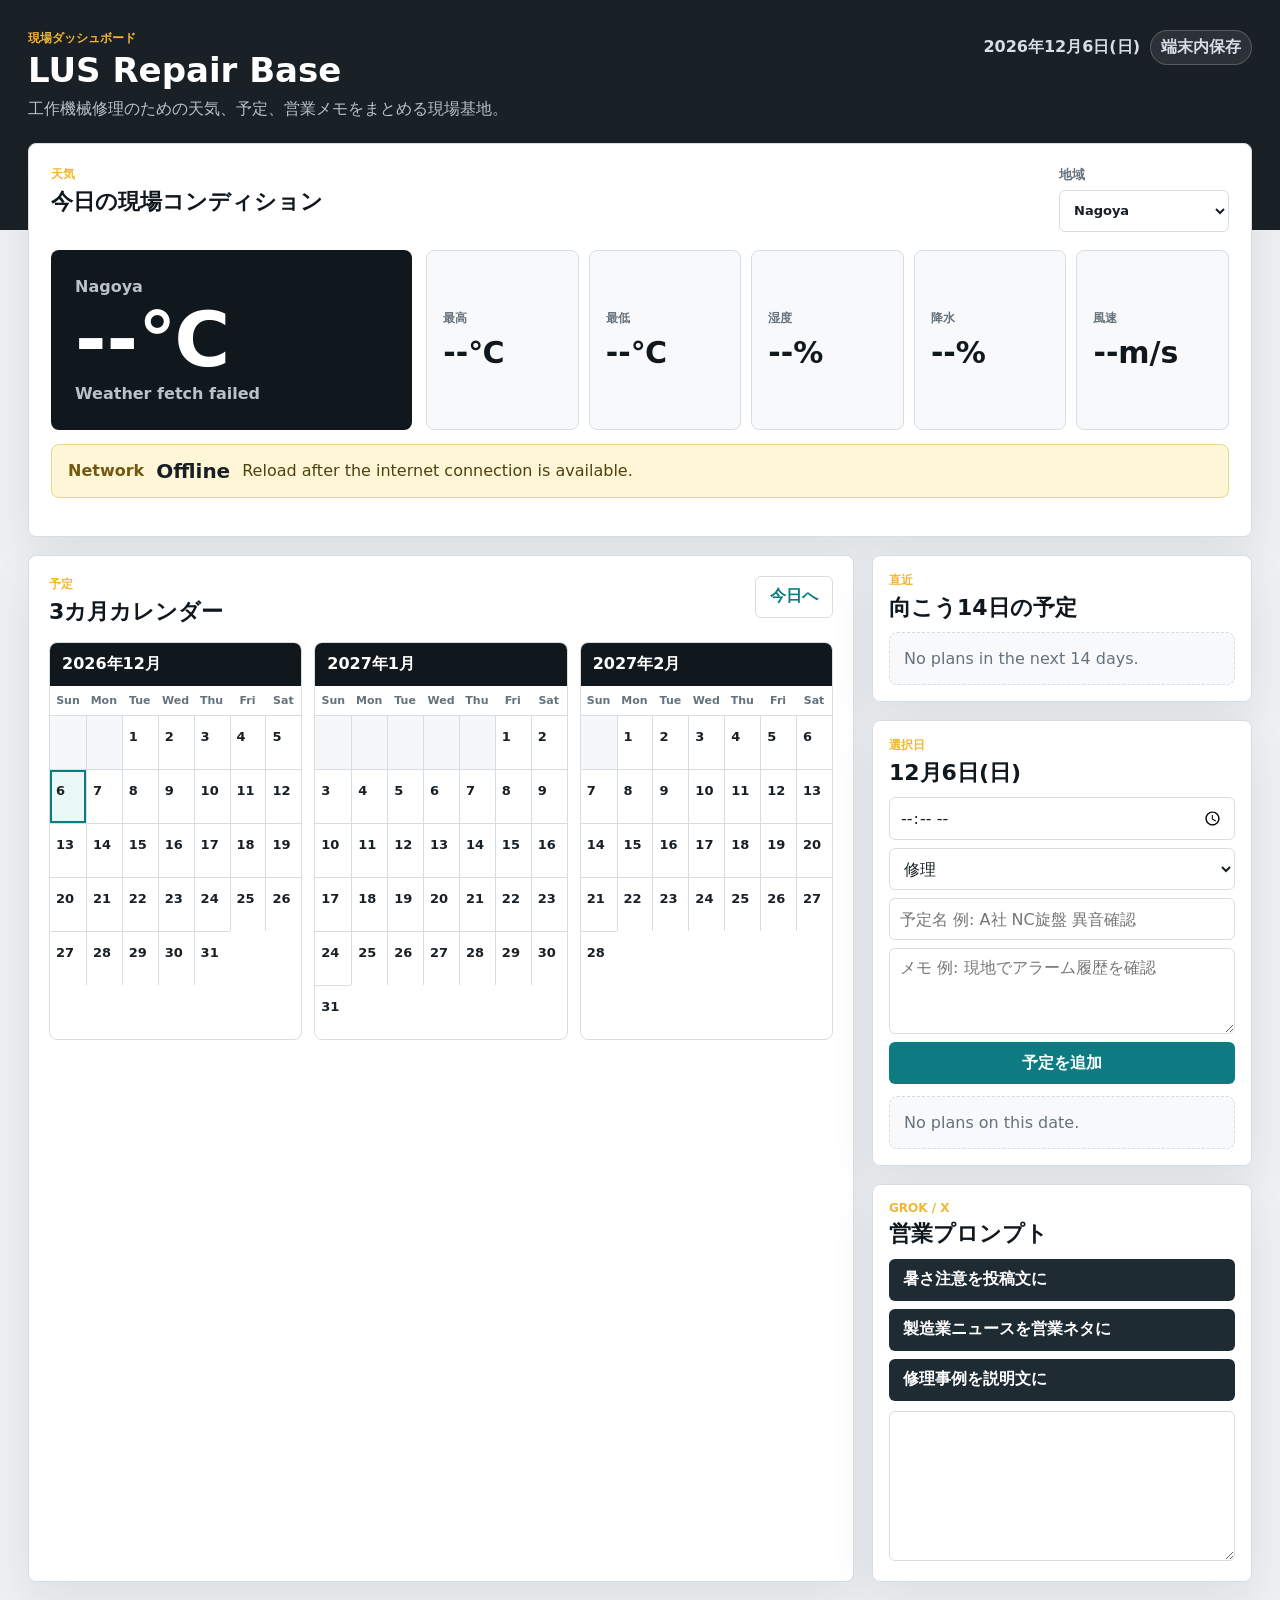
==== index.html @ 51b6c946 "Localize dashboard UI to Japanese" ====
<!doctype html>
<html lang="ja">
  <head>
    <meta charset="utf-8">
    <meta name="viewport" content="width=device-width, initial-scale=1">
    <title>LUS Repair Base</title>
    <link rel="stylesheet" href="style.css">
  </head>
  <body>
    <header class="app-header">
      <div>
        <p class="eyebrow">現場ダッシュボード</p>
        <h1>LUS Repair Base</h1>
        <p class="header-copy">工作機械修理のための天気、予定、営業メモをまとめる現場基地。</p>
      </div>
      <div class="header-meta">
        <span id="todayLabel"></span>
        <span class="status-pill">端末内保存</span>
      </div>
    </header>

    <main class="layout">
      <section class="weather-panel" aria-labelledby="weatherTitle">
        <div class="section-head">
          <div>
            <p class="eyebrow">天気</p>
            <h2 id="weatherTitle">今日の現場コンディション</h2>
          </div>
          <label class="select-label">
            地域
            <select id="locationSelect"></select>
          </label>
        </div>

        <div class="weather-grid">
          <div class="temperature-block">
            <span class="location-name" id="locationName">読み込み中</span>
            <strong id="currentTemp">--℃</strong>
            <span id="weatherSummary">天気を取得しています</span>
          </div>
          <div class="metric-row" aria-label="気象データ">
            <div>
              <span>最高</span>
              <strong id="maxTemp">--℃</strong>
            </div>
            <div>
              <span>最低</span>
              <strong id="minTemp">--℃</strong>
            </div>
            <div>
              <span>湿度</span>
              <strong id="humidity">--%</strong>
            </div>
            <div>
              <span>降水</span>
              <strong id="rainChance">--%</strong>
            </div>
            <div>
              <span>風速</span>
              <strong id="windSpeed">--m/s</strong>
            </div>
          </div>
        </div>

        <div class="alert-band" id="heatAlert">
          <span>暑さ注意</span>
          <strong>判定中</strong>
          <p>気温と湿度から現場向けの注意コメントを出します。</p>
        </div>

        <div class="forecast-strip" id="forecastStrip" aria-label="数日予報"></div>
      </section>

      <section class="calendar-panel" aria-labelledby="calendarTitle">
        <div class="section-head">
          <div>
            <p class="eyebrow">予定</p>
            <h2 id="calendarTitle">3カ月カレンダー</h2>
          </div>
          <button class="ghost-button" id="goTodayButton" type="button">今日へ</button>
        </div>
        <div class="months" id="months"></div>
      </section>

      <aside class="side-panel" aria-label="予定と営業メモ">
        <section class="agenda-block">
          <div class="section-head compact">
            <div>
              <p class="eyebrow">直近</p>
              <h2>向こう14日の予定</h2>
            </div>
          </div>
          <div class="agenda-list" id="agendaList"></div>
        </section>

        <section class="day-editor">
          <div class="section-head compact">
            <div>
              <p class="eyebrow">選択日</p>
              <h2 id="selectedDateTitle">日付を選択</h2>
            </div>
          </div>
          <form id="eventForm" class="event-form">
            <input id="eventTime" type="time" aria-label="時間">
            <select id="eventType" aria-label="種別">
              <option value="repair">修理</option>
              <option value="inspection">点検</option>
              <option value="estimate">見積</option>
              <option value="contact">連絡</option>
              <option value="move">移動</option>
            </select>
            <input id="eventTitle" type="text" placeholder="予定名 例: A社 NC旋盤 異音確認" required>
            <textarea id="eventMemo" placeholder="メモ 例: 現地でアラーム履歴を確認"></textarea>
            <button type="submit">予定を追加</button>
          </form>
          <div class="selected-events" id="selectedEvents"></div>
        </section>

        <section class="prompt-block">
          <div class="section-head compact">
            <div>
              <p class="eyebrow">Grok / X</p>
              <h2>営業プロンプト</h2>
            </div>
          </div>
          <div class="prompt-buttons">
            <button type="button" data-prompt="weather">暑さ注意を投稿文に</button>
            <button type="button" data-prompt="news">製造業ニュースを営業ネタに</button>
            <button type="button" data-prompt="case">修理事例を説明文に</button>
          </div>
          <textarea id="promptOutput" readonly></textarea>
        </section>
      </aside>
    </main>

    <script src="app.js"></script>
  </body>
</html>
---- style.css ----
:root {
  color-scheme: light;
  --bg: #eef1f3;
  --ink: #182025;
  --muted: #66727c;
  --panel: #ffffff;
  --panel-2: #f7f9fa;
  --line: #d7dee3;
  --strong: #11181d;
  --accent: #0c7c82;
  --accent-2: #f2b632;
  --danger: #c84232;
  --repair: #d9513e;
  --inspection: #2e76b6;
  --estimate: #c9971b;
  --contact: #27865b;
  --move: #7c8790;
  font-family: "Yu Gothic", "Meiryo", system-ui, sans-serif;
}

* {
  box-sizing: border-box;
}

html {
  background: var(--bg);
}

body {
  margin: 0;
  min-height: 100vh;
  background:
    linear-gradient(180deg, rgba(17, 24, 29, 0.96) 0, rgba(17, 24, 29, 0.96) 230px, transparent 230px),
    var(--bg);
  color: var(--ink);
}

button,
input,
select,
textarea {
  font: inherit;
}

button {
  border: 0;
  border-radius: 6px;
  background: var(--accent);
  color: #fff;
  cursor: pointer;
  min-height: 42px;
  padding: 0 14px;
  font-weight: 800;
}

button:hover {
  filter: brightness(0.94);
}

.app-header {
  display: flex;
  align-items: flex-start;
  justify-content: space-between;
  gap: 24px;
  max-width: 1420px;
  margin: 0 auto;
  padding: 30px 28px 22px;
  color: #fff;
}

.app-header h1 {
  margin: 0;
  font-size: 34px;
  line-height: 1.05;
  letter-spacing: 0;
}

.header-copy {
  margin: 8px 0 0;
  max-width: 600px;
  color: #b8c2c9;
  line-height: 1.5;
}

.eyebrow {
  margin: 0 0 6px;
  color: var(--accent-2);
  font-size: 12px;
  font-weight: 900;
  letter-spacing: 0;
  text-transform: uppercase;
}

.header-meta {
  display: flex;
  align-items: center;
  gap: 10px;
  color: #d6dee3;
  font-weight: 800;
  white-space: nowrap;
}

.status-pill {
  border: 1px solid rgba(255, 255, 255, 0.2);
  border-radius: 999px;
  padding: 6px 10px;
  background: rgba(255, 255, 255, 0.08);
}

.layout {
  display: grid;
  grid-template-columns: minmax(0, 1fr) 380px;
  gap: 18px;
  max-width: 1420px;
  margin: 0 auto;
  padding: 0 28px 34px;
}

.weather-panel,
.calendar-panel,
.side-panel section {
  border: 1px solid var(--line);
  border-radius: 8px;
  background: var(--panel);
  box-shadow: 0 18px 45px rgba(15, 28, 36, 0.08);
}

.weather-panel {
  grid-column: 1 / -1;
  padding: 22px;
}

.calendar-panel {
  padding: 20px;
}

.section-head {
  display: flex;
  align-items: flex-start;
  justify-content: space-between;
  gap: 16px;
  margin-bottom: 18px;
}

.section-head h2 {
  margin: 0;
  color: var(--strong);
  font-size: 22px;
  line-height: 1.15;
  letter-spacing: 0;
}

.section-head.compact {
  margin-bottom: 12px;
}

.select-label {
  display: grid;
  gap: 6px;
  min-width: 170px;
  color: var(--muted);
  font-size: 13px;
  font-weight: 900;
}

select,
input,
textarea {
  width: 100%;
  border: 1px solid var(--line);
  border-radius: 6px;
  background: #fff;
  color: var(--ink);
  min-height: 42px;
  padding: 9px 10px;
}

textarea {
  min-height: 86px;
  resize: vertical;
}

.weather-grid {
  display: grid;
  grid-template-columns: minmax(280px, 0.45fr) 1fr;
  gap: 14px;
  align-items: stretch;
}

.temperature-block {
  display: grid;
  align-content: center;
  gap: 8px;
  border-radius: 8px;
  background: #11181d;
  color: #fff;
  padding: 24px;
  min-height: 180px;
}

.temperature-block strong {
  font-size: 76px;
  line-height: 0.95;
  letter-spacing: 0;
}

.location-name,
.temperature-block span:last-child {
  color: #b8c2c9;
  font-weight: 900;
}

.metric-row {
  display: grid;
  grid-template-columns: repeat(5, minmax(100px, 1fr));
  gap: 10px;
}

.metric-row div {
  display: grid;
  align-content: center;
  gap: 8px;
  border: 1px solid var(--line);
  border-radius: 8px;
  background: var(--panel-2);
  padding: 16px;
  min-height: 180px;
}

.metric-row span {
  color: var(--muted);
  font-size: 12px;
  font-weight: 900;
  text-transform: uppercase;
}

.metric-row strong {
  font-size: 30px;
  color: var(--strong);
}

.alert-band {
  display: grid;
  grid-template-columns: auto auto minmax(0, 1fr);
  align-items: center;
  gap: 12px;
  margin-top: 14px;
  border-radius: 8px;
  background: #fff6d8;
  border: 1px solid #ead48d;
  padding: 14px 16px;
}

.alert-band span {
  color: #72590d;
  font-weight: 900;
}

.alert-band strong {
  font-size: 20px;
}

.alert-band p {
  margin: 0;
  color: #4c420f;
  line-height: 1.5;
}

.alert-band.danger {
  background: #f8e3df;
  border-color: #e4b2aa;
  color: #4a1712;
}

.alert-band.warning {
  background: #fff6d8;
}

.forecast-strip {
  display: grid;
  grid-template-columns: repeat(7, minmax(120px, 1fr));
  gap: 10px;
  margin-top: 14px;
  overflow-x: auto;
  padding-bottom: 2px;
}

.forecast-day {
  border: 1px solid var(--line);
  border-radius: 8px;
  background: #fff;
  padding: 12px;
  min-height: 96px;
}

.forecast-day span {
  display: block;
  color: var(--muted);
  font-size: 12px;
  font-weight: 900;
}

.forecast-day strong {
  display: block;
  margin: 8px 0 6px;
  font-size: 22px;
  color: var(--strong);
}

.ghost-button {
  border: 1px solid var(--line);
  background: #fff;
  color: var(--accent);
}

.months {
  display: grid;
  grid-template-columns: repeat(3, minmax(250px, 1fr));
  gap: 12px;
  overflow-x: auto;
  padding-bottom: 4px;
}

.month {
  border: 1px solid var(--line);
  border-radius: 8px;
  overflow: hidden;
  min-width: 250px;
  background: #fff;
}

.month-title {
  background: #11181d;
  color: #fff;
  padding: 11px 12px;
  font-weight: 900;
}

.weekdays,
.days {
  display: grid;
  grid-template-columns: repeat(7, minmax(0, 1fr));
}

.weekdays span {
  padding: 8px 4px;
  color: var(--muted);
  font-size: 11px;
  font-weight: 900;
  text-align: center;
}

.day {
  position: relative;
  border: 0;
  border-top: 1px solid var(--line);
  border-left: 1px solid var(--line);
  border-radius: 0;
  background: #fff;
  color: var(--ink);
  min-height: 54px;
  padding: 7px 6px 18px;
  text-align: left;
  font-size: 13px;
}

.day:nth-child(7n + 1) {
  border-left: 0;
}

.day:hover,
.day.selected {
  background: #eaf7f7;
}

.day.blank {
  background: #f5f7f8;
  cursor: default;
}

.day.today {
  box-shadow: inset 0 0 0 2px var(--accent);
  font-weight: 900;
}

.event-dots {
  position: absolute;
  left: 6px;
  right: 6px;
  bottom: 6px;
  display: flex;
  gap: 3px;
}

.dot {
  width: 7px;
  height: 7px;
  border-radius: 999px;
  background: var(--move);
}

.dot.repair {
  background: var(--repair);
}

.dot.inspection {
  background: var(--inspection);
}

.dot.estimate {
  background: var(--estimate);
}

.dot.contact {
  background: var(--contact);
}

.side-panel {
  display: grid;
  gap: 18px;
  align-content: start;
}

.side-panel section {
  padding: 16px;
}

.agenda-list,
.selected-events {
  display: grid;
  gap: 8px;
}

.empty-note {
  border: 1px dashed var(--line);
  border-radius: 8px;
  background: var(--panel-2);
  color: var(--muted);
  padding: 14px;
  line-height: 1.45;
}

.event-item {
  border-left: 5px solid var(--move);
  border-radius: 6px;
  background: var(--panel-2);
  padding: 10px 11px;
}

.event-item.repair {
  border-left-color: var(--repair);
}

.event-item.inspection {
  border-left-color: var(--inspection);
}

.event-item.estimate {
  border-left-color: var(--estimate);
}

.event-item.contact {
  border-left-color: var(--contact);
}

.event-item strong {
  display: block;
  color: var(--strong);
  line-height: 1.35;
}

.event-item span,
.event-item p {
  color: var(--muted);
  font-size: 13px;
}

.event-item p {
  margin: 5px 0 0;
  line-height: 1.45;
}

.delete-event {
  margin-top: 8px;
  min-height: 32px;
  background: #e7ecef;
  color: var(--ink);
}

.event-form {
  display: grid;
  gap: 8px;
  margin-bottom: 12px;
}

.event-form button {
  width: 100%;
}

.prompt-buttons {
  display: grid;
  gap: 8px;
  margin-bottom: 10px;
}

.prompt-buttons button {
  background: #1f2b32;
  text-align: left;
}

#promptOutput {
  width: 100%;
  min-height: 150px;
}

@media (max-width: 1120px) {
  .layout {
    grid-template-columns: 1fr;
  }

  .metric-row {
    grid-template-columns: repeat(2, minmax(0, 1fr));
  }

  .metric-row div {
    min-height: 120px;
  }
}

@media (max-width: 760px) {
  body {
    background:
      linear-gradient(180deg, rgba(17, 24, 29, 0.96) 0, rgba(17, 24, 29, 0.96) 290px, transparent 290px),
      var(--bg);
  }

  .app-header,
  .section-head {
    flex-direction: column;
  }

  .header-meta {
    align-items: flex-start;
    flex-direction: column;
    white-space: normal;
  }

  .layout,
  .app-header {
    padding-left: 14px;
    padding-right: 14px;
  }

  .weather-grid,
  .metric-row {
    grid-template-columns: 1fr;
  }

  .temperature-block strong {
    font-size: 56px;
  }

  .alert-band {
    grid-template-columns: 1fr;
  }

  .forecast-strip {
    grid-template-columns: repeat(7, 132px);
  }
}
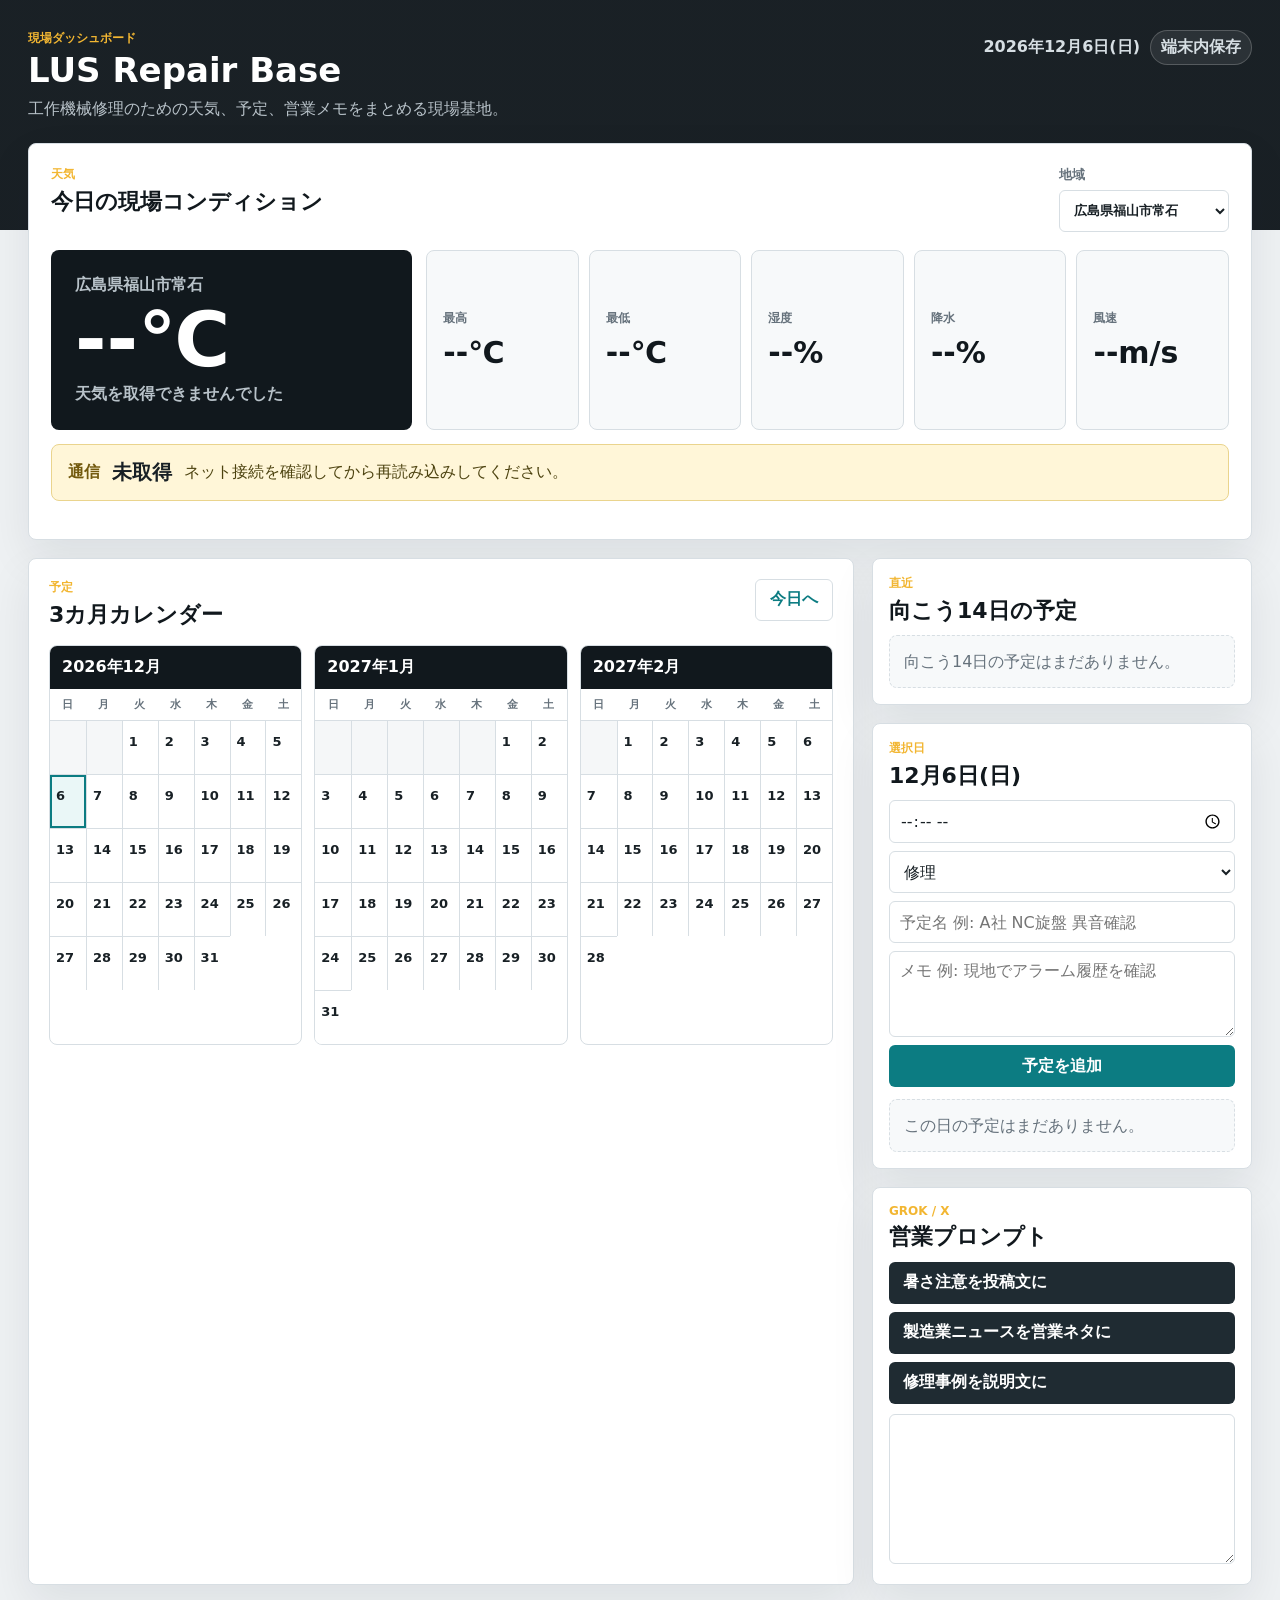
==== commit c4177883: "Bust app cache for location updates" ====
--- a/index.html
+++ b/index.html
@@ -4,7 +4,7 @@
     <meta charset="utf-8">
     <meta name="viewport" content="width=device-width, initial-scale=1">
     <title>LUS Repair Base</title>
-    <link rel="stylesheet" href="style.css">
+    <link rel="stylesheet" href="style.css?v=20260519-2">
   </head>
   <body>
     <header class="app-header">
@@ -133,6 +133,6 @@
       </aside>
     </main>
 
-    <script src="app.js"></script>
+    <script src="app.js?v=20260519-2"></script>
   </body>
 </html>
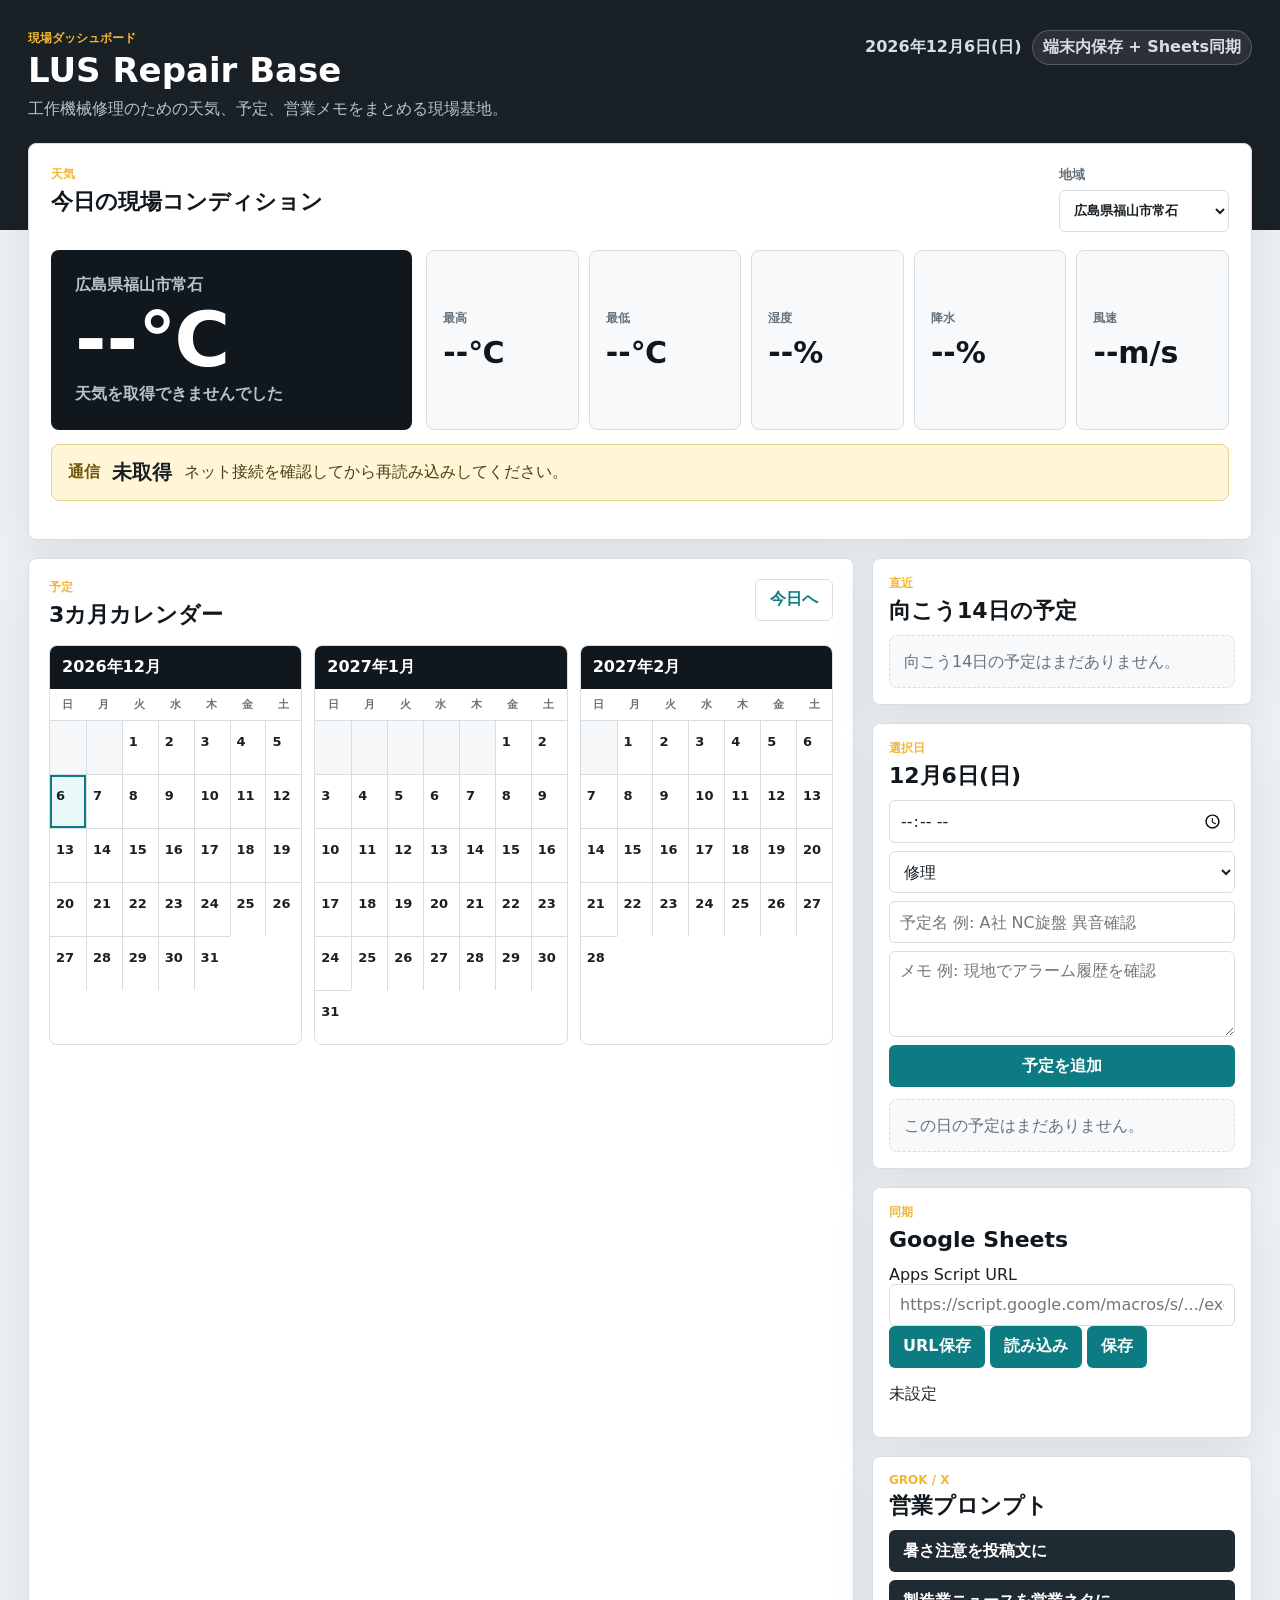
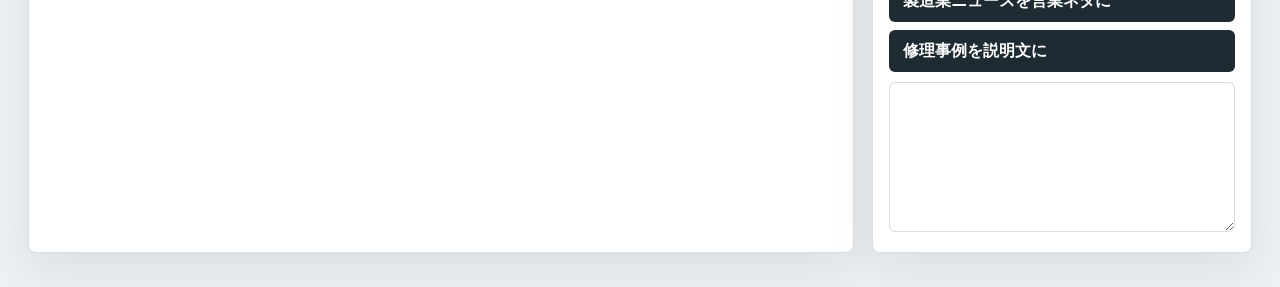
==== commit 19217957: "Add Google Sheets sync panel" ====
--- a/index.html
+++ b/index.html
@@ -4,7 +4,7 @@
     <meta charset="utf-8">
     <meta name="viewport" content="width=device-width, initial-scale=1">
     <title>LUS Repair Base</title>
-    <link rel="stylesheet" href="style.css?v=20260519-2">
+    <link rel="stylesheet" href="style.css?v=20260519-3">
   </head>
   <body>
     <header class="app-header">
@@ -15,7 +15,7 @@
       </div>
       <div class="header-meta">
         <span id="todayLabel"></span>
-        <span class="status-pill">端末内保存</span>
+        <span class="status-pill">端末内保存 + Sheets同期</span>
       </div>
     </header>
 
@@ -116,6 +116,25 @@
           <div class="selected-events" id="selectedEvents"></div>
         </section>
 
+        <section class="sync-block">
+          <div class="section-head compact">
+            <div>
+              <p class="eyebrow">同期</p>
+              <h2>Google Sheets</h2>
+            </div>
+          </div>
+          <label class="sync-label">
+            Apps Script URL
+            <input id="syncUrl" type="url" placeholder="https://script.google.com/macros/s/.../exec">
+          </label>
+          <div class="sync-actions">
+            <button type="button" id="saveSyncUrl">URL保存</button>
+            <button type="button" id="pullEvents">読み込み</button>
+            <button type="button" id="pushEvents">保存</button>
+          </div>
+          <p class="sync-status" id="syncStatus">未設定</p>
+        </section>
+
         <section class="prompt-block">
           <div class="section-head compact">
             <div>
@@ -133,6 +152,6 @@
       </aside>
     </main>
 
-    <script src="app.js?v=20260519-2"></script>
+    <script src="app.js?v=20260519-3"></script>
   </body>
 </html>
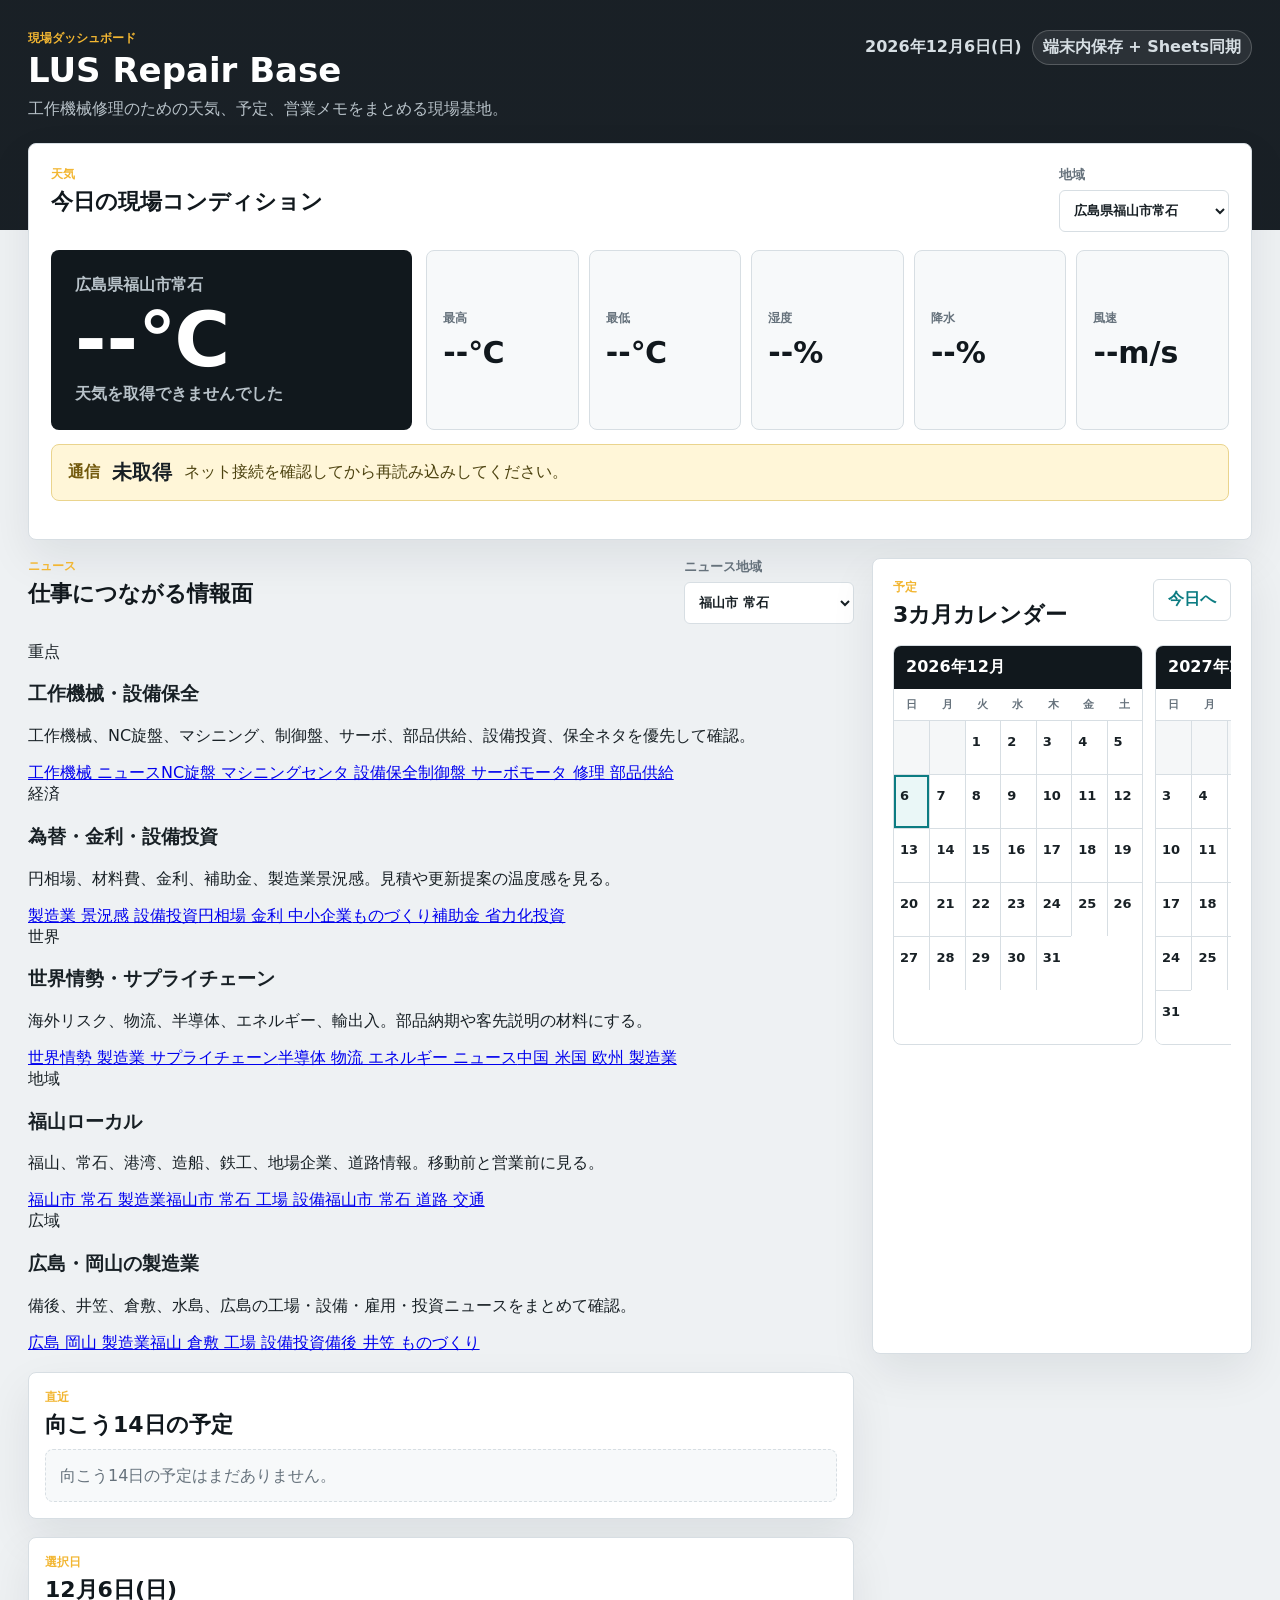
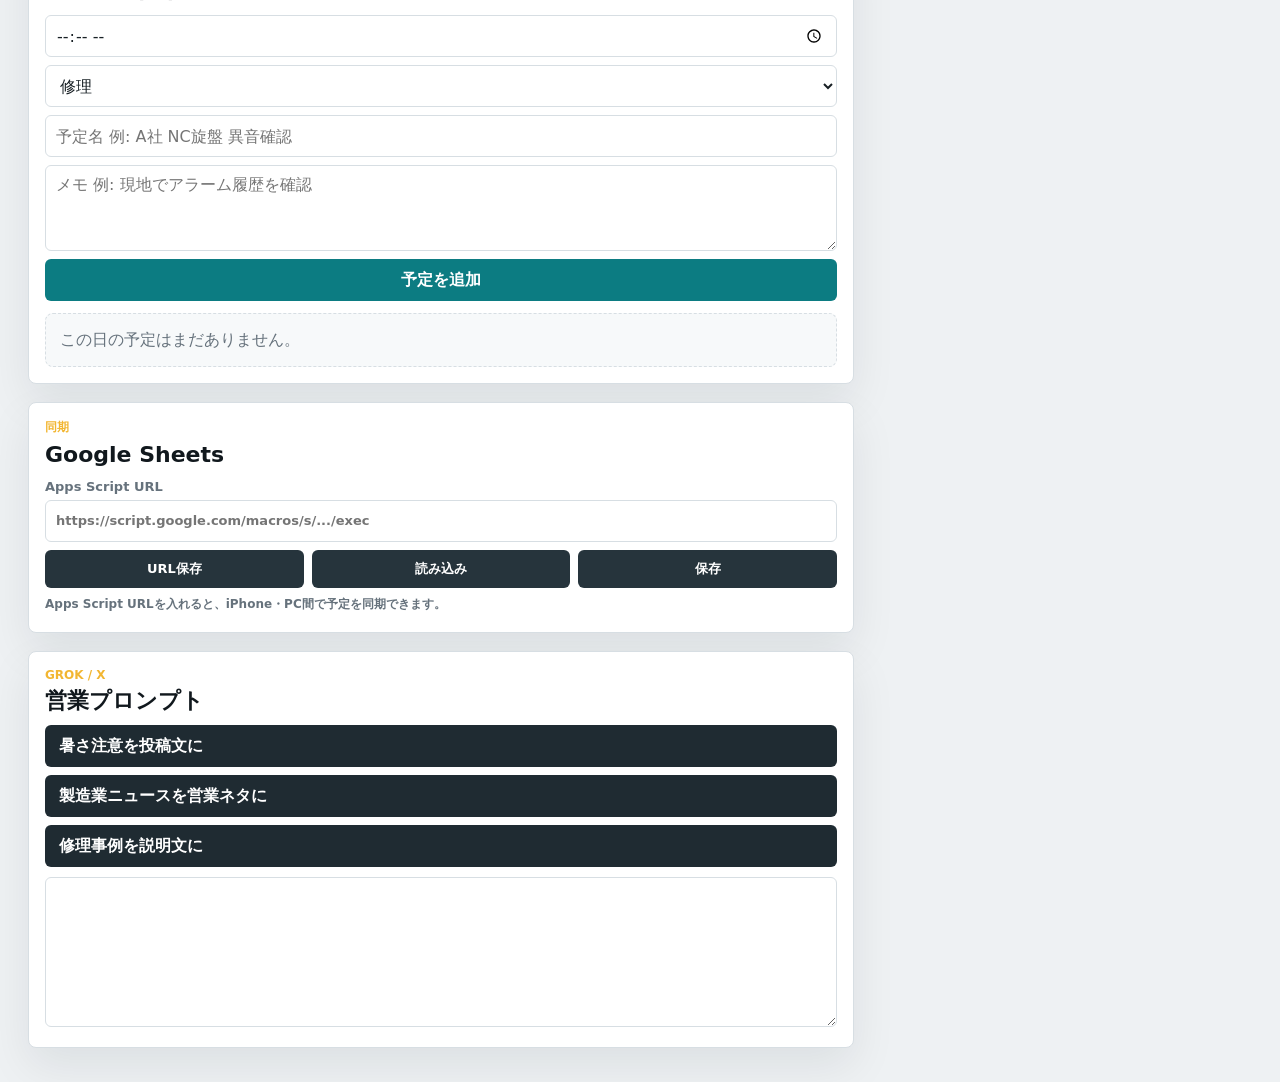
==== commit 2a5b5843: "Add smart news panel below weather" ====
--- a/index.html
+++ b/index.html
@@ -4,7 +4,7 @@
     <meta charset="utf-8">
     <meta name="viewport" content="width=device-width, initial-scale=1">
     <title>LUS Repair Base</title>
-    <link rel="stylesheet" href="style.css?v=20260519-3">
+    <link rel="stylesheet" href="style.css?v=20260519-4">
   </head>
   <body>
     <header class="app-header">
@@ -69,6 +69,64 @@
         </div>
 
         <div class="forecast-strip" id="forecastStrip" aria-label="数日予報"></div>
+      </section>
+
+      <section class="news-panel" aria-labelledby="newsTitle">
+        <div class="section-head news-head">
+          <div>
+            <p class="eyebrow">ニュース</p>
+            <h2 id="newsTitle">仕事につながる情報面</h2>
+          </div>
+          <label class="select-label">
+            ニュース地域
+            <select id="newsRegionSelect">
+              <option value="福山市 常石">福山市 常石</option>
+              <option value="福山市">福山市</option>
+              <option value="尾道市 三原市">尾道・三原</option>
+              <option value="広島県">広島県</option>
+              <option value="岡山県">岡山県</option>
+              <option value="広島県 岡山県">広島岡山</option>
+              <option value="全国">全国</option>
+            </select>
+          </label>
+        </div>
+
+        <div class="news-grid">
+          <article class="news-card main-news">
+            <span>重点</span>
+            <h3>工作機械・設備保全</h3>
+            <p>工作機械、NC旋盤、マシニング、制御盤、サーボ、部品供給、設備投資、保全ネタを優先して確認。</p>
+            <div class="news-links" id="machineNewsLinks"></div>
+          </article>
+
+          <article class="news-card">
+            <span>経済</span>
+            <h3>為替・金利・設備投資</h3>
+            <p>円相場、材料費、金利、補助金、製造業景況感。見積や更新提案の温度感を見る。</p>
+            <div class="news-links" id="economyNewsLinks"></div>
+          </article>
+
+          <article class="news-card">
+            <span>世界</span>
+            <h3>世界情勢・サプライチェーン</h3>
+            <p>海外リスク、物流、半導体、エネルギー、輸出入。部品納期や客先説明の材料にする。</p>
+            <div class="news-links" id="worldNewsLinks"></div>
+          </article>
+
+          <article class="news-card">
+            <span>地域</span>
+            <h3>福山ローカル</h3>
+            <p>福山、常石、港湾、造船、鉄工、地場企業、道路情報。移動前と営業前に見る。</p>
+            <div class="news-links" id="localNewsLinks"></div>
+          </article>
+
+          <article class="news-card wide-news">
+            <span>広域</span>
+            <h3>広島・岡山の製造業</h3>
+            <p>備後、井笠、倉敷、水島、広島の工場・設備・雇用・投資ニュースをまとめて確認。</p>
+            <div class="news-links" id="regionalNewsLinks"></div>
+          </article>
+        </div>
       </section>
 
       <section class="calendar-panel" aria-labelledby="calendarTitle">
@@ -153,5 +211,49 @@
     </main>
 
     <script src="app.js?v=20260519-3"></script>
+    <script>
+      const newsGroups = [
+        {
+          target: "machineNewsLinks",
+          queries: ["工作機械 ニュース", "NC旋盤 マシニングセンタ 設備保全", "制御盤 サーボモータ 修理 部品供給"]
+        },
+        {
+          target: "economyNewsLinks",
+          queries: ["製造業 景況感 設備投資", "円相場 金利 中小企業", "ものづくり補助金 省力化投資"]
+        },
+        {
+          target: "worldNewsLinks",
+          queries: ["世界情勢 製造業 サプライチェーン", "半導体 物流 エネルギー ニュース", "中国 米国 欧州 製造業"]
+        },
+        {
+          target: "localNewsLinks",
+          regional: true,
+          queries: ["製造業", "工場 設備", "道路 交通"]
+        },
+        {
+          target: "regionalNewsLinks",
+          queries: ["広島 岡山 製造業", "福山 倉敷 工場 設備投資", "備後 井笠 ものづくり"]
+        }
+      ];
+
+      const newsRegionSelect = document.querySelector("#newsRegionSelect");
+      const googleNewsBase = "https://news.google.com/search?q=";
+
+      function renderNewsLinks() {
+        const region = newsRegionSelect.value;
+        newsGroups.forEach((group) => {
+          const box = document.querySelector(`#${group.target}`);
+          if (!box) return;
+          box.innerHTML = group.queries.map((query) => {
+            const fullQuery = group.regional ? `${region} ${query}` : query;
+            const url = `${googleNewsBase}${encodeURIComponent(fullQuery)}&hl=ja&gl=JP&ceid=JP:ja`;
+            return `<a href="${url}" target="_blank" rel="noopener">${fullQuery}</a>`;
+          }).join("");
+        });
+      }
+
+      newsRegionSelect.addEventListener("change", renderNewsLinks);
+      renderNewsLinks();
+    </script>
   </body>
 </html>
--- a/style.css
+++ b/style.css
@@ -154,7 +154,8 @@
   margin-bottom: 12px;
 }
 
-.select-label {
+.select-label,
+.sync-label {
   display: grid;
   gap: 6px;
   min-width: 170px;
@@ -497,6 +498,33 @@
   width: 100%;
 }
 
+.sync-label {
+  min-width: 0;
+  margin-bottom: 8px;
+}
+
+.sync-actions {
+  display: grid;
+  grid-template-columns: repeat(3, minmax(0, 1fr));
+  gap: 8px;
+}
+
+.sync-actions button {
+  min-height: 38px;
+  padding: 0 8px;
+  background: #26343c;
+  font-size: 13px;
+}
+
+.sync-status {
+  min-height: 20px;
+  margin: 8px 0 0;
+  color: var(--muted);
+  font-size: 12px;
+  font-weight: 800;
+  line-height: 1.45;
+}
+
 .prompt-buttons {
   display: grid;
   gap: 8px;
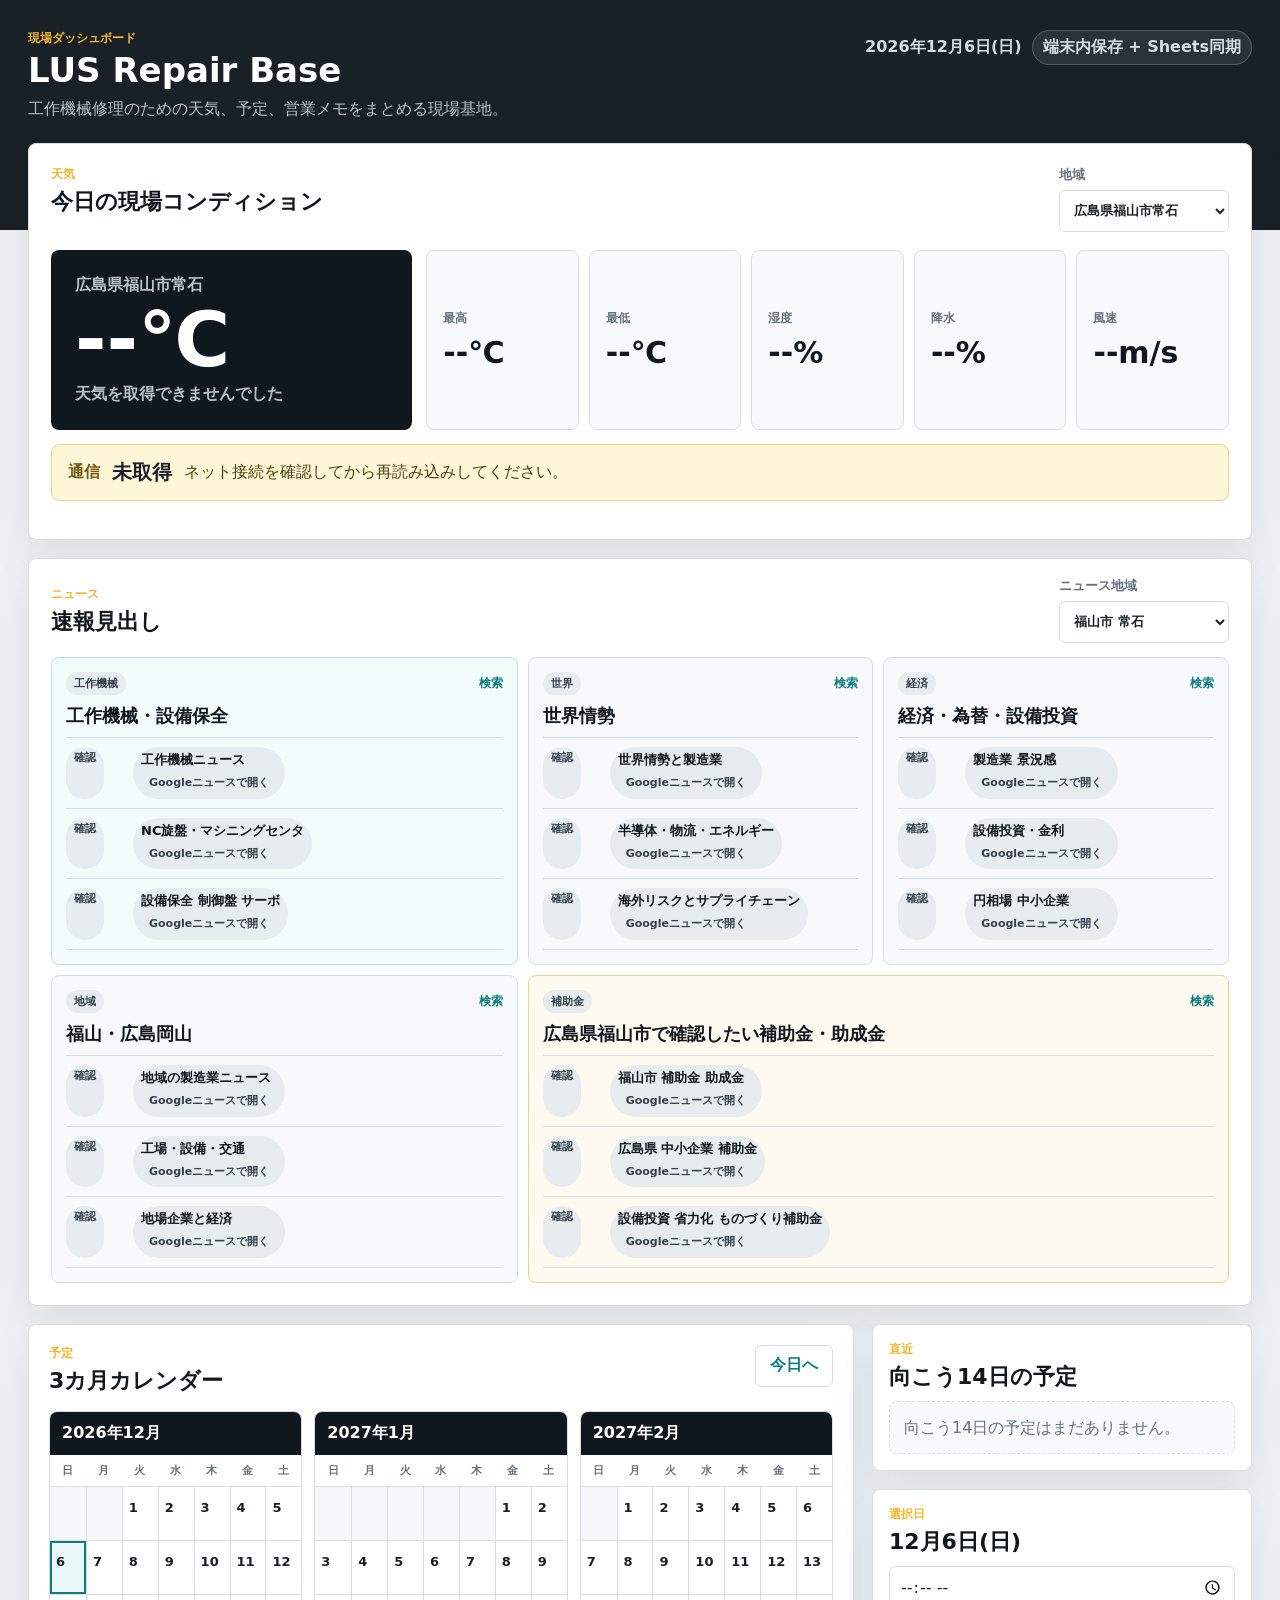
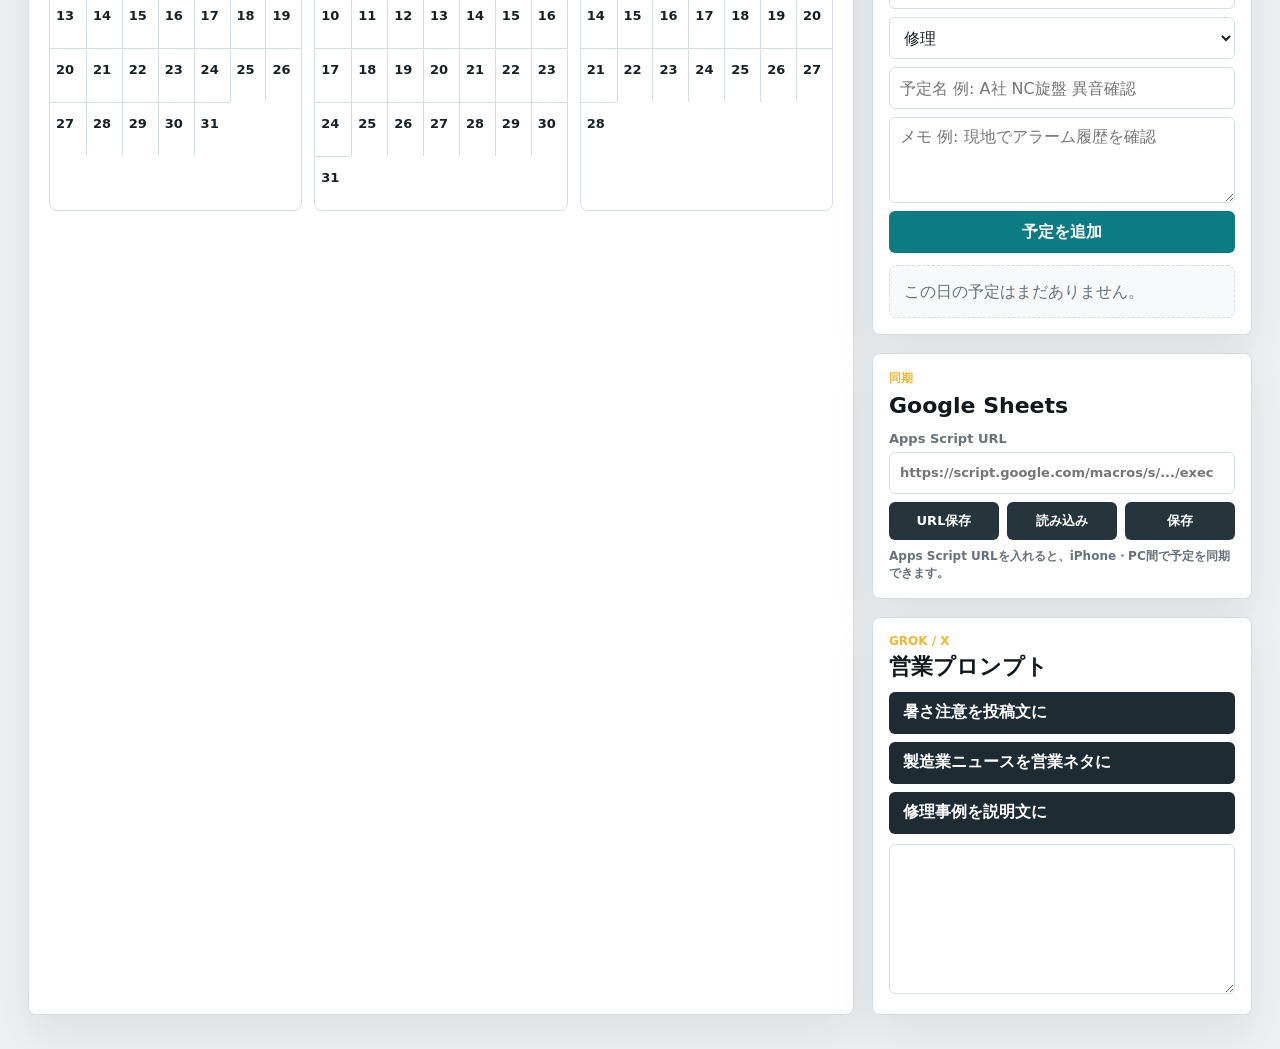
==== commit b383a2df: "Show timestamped news headlines and subsidy section" ====
--- a/index.html
+++ b/index.html
@@ -5,6 +5,113 @@
     <meta name="viewport" content="width=device-width, initial-scale=1">
     <title>LUS Repair Base</title>
     <link rel="stylesheet" href="style.css?v=20260519-4">
+    <style>
+      .news-grid.headline-mode {
+        grid-template-columns: 1.35fr 1fr 1fr;
+        align-items: start;
+      }
+
+      .headline-card {
+        min-height: 0;
+        gap: 10px;
+      }
+
+      .headline-card.subsidy-card {
+        grid-column: span 2;
+        background: #fffaf0;
+        border-color: #ead48d;
+      }
+
+      .headline-top {
+        display: flex;
+        align-items: center;
+        justify-content: space-between;
+        gap: 10px;
+      }
+
+      .headline-top span {
+        flex: 0 0 auto;
+      }
+
+      .headline-top a {
+        color: var(--accent);
+        font-size: 12px;
+        font-weight: 900;
+        text-decoration: none;
+      }
+
+      .headline-list {
+        display: grid;
+        gap: 0;
+        border-top: 1px solid var(--line);
+      }
+
+      .headline-item {
+        display: grid;
+        grid-template-columns: 58px minmax(0, 1fr);
+        gap: 9px;
+        border-bottom: 1px solid var(--line);
+        padding: 9px 0;
+        color: inherit;
+        text-decoration: none;
+      }
+
+      .headline-time {
+        color: var(--muted);
+        font-size: 11px;
+        font-weight: 900;
+        line-height: 1.35;
+      }
+
+      .headline-title {
+        display: block;
+        color: var(--strong);
+        font-size: 13px;
+        font-weight: 900;
+        line-height: 1.4;
+      }
+
+      .headline-source {
+        display: block;
+        margin-top: 3px;
+        color: var(--muted);
+        font-size: 11px;
+        font-weight: 800;
+        line-height: 1.3;
+      }
+
+      .headline-loading,
+      .headline-error {
+        border-top: 1px solid var(--line);
+        color: var(--muted);
+        font-size: 13px;
+        font-weight: 800;
+        padding: 11px 0 0;
+        line-height: 1.5;
+      }
+
+      @media (max-width: 1120px) {
+        .news-grid.headline-mode {
+          grid-template-columns: repeat(2, minmax(0, 1fr));
+        }
+
+        .headline-card.main-news,
+        .headline-card.subsidy-card {
+          grid-column: span 2;
+        }
+      }
+
+      @media (max-width: 760px) {
+        .news-grid.headline-mode {
+          grid-template-columns: 1fr;
+        }
+
+        .headline-card.main-news,
+        .headline-card.subsidy-card {
+          grid-column: auto;
+        }
+      }
+    </style>
   </head>
   <body>
     <header class="app-header">
@@ -39,26 +146,11 @@
             <span id="weatherSummary">天気を取得しています</span>
           </div>
           <div class="metric-row" aria-label="気象データ">
-            <div>
-              <span>最高</span>
-              <strong id="maxTemp">--℃</strong>
-            </div>
-            <div>
-              <span>最低</span>
-              <strong id="minTemp">--℃</strong>
-            </div>
-            <div>
-              <span>湿度</span>
-              <strong id="humidity">--%</strong>
-            </div>
-            <div>
-              <span>降水</span>
-              <strong id="rainChance">--%</strong>
-            </div>
-            <div>
-              <span>風速</span>
-              <strong id="windSpeed">--m/s</strong>
-            </div>
+            <div><span>最高</span><strong id="maxTemp">--℃</strong></div>
+            <div><span>最低</span><strong id="minTemp">--℃</strong></div>
+            <div><span>湿度</span><strong id="humidity">--%</strong></div>
+            <div><span>降水</span><strong id="rainChance">--%</strong></div>
+            <div><span>風速</span><strong id="windSpeed">--m/s</strong></div>
           </div>
         </div>
 
@@ -75,7 +167,7 @@
         <div class="section-head news-head">
           <div>
             <p class="eyebrow">ニュース</p>
-            <h2 id="newsTitle">仕事につながる情報面</h2>
+            <h2 id="newsTitle">速報見出し</h2>
           </div>
           <label class="select-label">
             ニュース地域
@@ -91,40 +183,50 @@
           </label>
         </div>
 
-        <div class="news-grid">
-          <article class="news-card main-news">
-            <span>重点</span>
+        <div class="news-grid headline-mode">
+          <article class="news-card headline-card main-news">
+            <div class="headline-top">
+              <span>工作機械</span>
+              <a id="machineNewsSearch" target="_blank" rel="noopener">検索</a>
+            </div>
             <h3>工作機械・設備保全</h3>
-            <p>工作機械、NC旋盤、マシニング、制御盤、サーボ、部品供給、設備投資、保全ネタを優先して確認。</p>
-            <div class="news-links" id="machineNewsLinks"></div>
+            <div class="headline-list" id="machineHeadlines"><p class="headline-loading">見出しを取得中</p></div>
           </article>
 
-          <article class="news-card">
-            <span>経済</span>
-            <h3>為替・金利・設備投資</h3>
-            <p>円相場、材料費、金利、補助金、製造業景況感。見積や更新提案の温度感を見る。</p>
-            <div class="news-links" id="economyNewsLinks"></div>
+          <article class="news-card headline-card">
+            <div class="headline-top">
+              <span>世界</span>
+              <a id="worldNewsSearch" target="_blank" rel="noopener">検索</a>
+            </div>
+            <h3>世界情勢</h3>
+            <div class="headline-list" id="worldHeadlines"><p class="headline-loading">見出しを取得中</p></div>
           </article>
 
-          <article class="news-card">
-            <span>世界</span>
-            <h3>世界情勢・サプライチェーン</h3>
-            <p>海外リスク、物流、半導体、エネルギー、輸出入。部品納期や客先説明の材料にする。</p>
-            <div class="news-links" id="worldNewsLinks"></div>
+          <article class="news-card headline-card">
+            <div class="headline-top">
+              <span>経済</span>
+              <a id="economyNewsSearch" target="_blank" rel="noopener">検索</a>
+            </div>
+            <h3>経済・為替・設備投資</h3>
+            <div class="headline-list" id="economyHeadlines"><p class="headline-loading">見出しを取得中</p></div>
           </article>
 
-          <article class="news-card">
-            <span>地域</span>
-            <h3>福山ローカル</h3>
-            <p>福山、常石、港湾、造船、鉄工、地場企業、道路情報。移動前と営業前に見る。</p>
-            <div class="news-links" id="localNewsLinks"></div>
+          <article class="news-card headline-card">
+            <div class="headline-top">
+              <span>地域</span>
+              <a id="localNewsSearch" target="_blank" rel="noopener">検索</a>
+            </div>
+            <h3>福山・広島岡山</h3>
+            <div class="headline-list" id="localHeadlines"><p class="headline-loading">見出しを取得中</p></div>
           </article>
 
-          <article class="news-card wide-news">
-            <span>広域</span>
-            <h3>広島・岡山の製造業</h3>
-            <p>備後、井笠、倉敷、水島、広島の工場・設備・雇用・投資ニュースをまとめて確認。</p>
-            <div class="news-links" id="regionalNewsLinks"></div>
+          <article class="news-card headline-card subsidy-card">
+            <div class="headline-top">
+              <span>補助金</span>
+              <a id="subsidyNewsSearch" target="_blank" rel="noopener">検索</a>
+            </div>
+            <h3>広島県福山市で確認したい補助金・助成金</h3>
+            <div class="headline-list" id="subsidyHeadlines"><p class="headline-loading">見出しを取得中</p></div>
           </article>
         </div>
       </section>
@@ -212,48 +314,126 @@
 
     <script src="app.js?v=20260519-3"></script>
     <script>
-      const newsGroups = [
+      const headlineGroups = [
         {
-          target: "machineNewsLinks",
-          queries: ["工作機械 ニュース", "NC旋盤 マシニングセンタ 設備保全", "制御盤 サーボモータ 修理 部品供給"]
+          target: "machineHeadlines",
+          search: "machineNewsSearch",
+          query: "工作機械 OR NC旋盤 OR マシニングセンタ OR 設備保全 OR 制御盤 OR サーボモータ",
+          fallback: ["工作機械ニュース", "NC旋盤・マシニングセンタ", "設備保全 制御盤 サーボ"]
         },
         {
-          target: "economyNewsLinks",
-          queries: ["製造業 景況感 設備投資", "円相場 金利 中小企業", "ものづくり補助金 省力化投資"]
+          target: "worldHeadlines",
+          search: "worldNewsSearch",
+          query: "世界情勢 製造業 サプライチェーン 半導体 物流 エネルギー",
+          fallback: ["世界情勢と製造業", "半導体・物流・エネルギー", "海外リスクとサプライチェーン"]
         },
         {
-          target: "worldNewsLinks",
-          queries: ["世界情勢 製造業 サプライチェーン", "半導体 物流 エネルギー ニュース", "中国 米国 欧州 製造業"]
+          target: "economyHeadlines",
+          search: "economyNewsSearch",
+          query: "製造業 景況感 設備投資 円相場 金利 中小企業",
+          fallback: ["製造業 景況感", "設備投資・金利", "円相場 中小企業"]
         },
         {
-          target: "localNewsLinks",
+          target: "localHeadlines",
+          search: "localNewsSearch",
           regional: true,
-          queries: ["製造業", "工場 設備", "道路 交通"]
+          query: "製造業 工場 設備 交通 経済",
+          fallback: ["地域の製造業ニュース", "工場・設備・交通", "地場企業と経済"]
         },
         {
-          target: "regionalNewsLinks",
-          queries: ["広島 岡山 製造業", "福山 倉敷 工場 設備投資", "備後 井笠 ものづくり"]
+          target: "subsidyHeadlines",
+          search: "subsidyNewsSearch",
+          query: "福山市 広島県 補助金 助成金 中小企業 設備投資 省力化 ものづくり",
+          fallback: ["福山市 補助金 助成金", "広島県 中小企業 補助金", "設備投資 省力化 ものづくり補助金"]
         }
       ];
 
       const newsRegionSelect = document.querySelector("#newsRegionSelect");
       const googleNewsBase = "https://news.google.com/search?q=";
-
-      function renderNewsLinks() {
+      const gdeltBase = "https://api.gdeltproject.org/api/v2/doc/doc";
+
+      function googleNewsUrl(query) {
+        return `${googleNewsBase}${encodeURIComponent(query)}&hl=ja&gl=JP&ceid=JP:ja`;
+      }
+
+      function gdeltUrl(query) {
+        const params = new URLSearchParams({
+          query,
+          mode: "ArtList",
+          format: "json",
+          maxrecords: "5",
+          sort: "HybridRel",
+          sourcelang: "jpn"
+        });
+        return `${gdeltBase}?${params.toString()}`;
+      }
+
+      function renderFallback(group, fullQuery) {
+        const box = document.querySelector(`#${group.target}`);
+        box.innerHTML = group.fallback.map((title) => {
+          const query = group.regional ? `${newsRegionSelect.value} ${title}` : title;
+          return `
+            <a class="headline-item" href="${googleNewsUrl(query)}" target="_blank" rel="noopener">
+              <span class="headline-time">確認</span>
+              <span><strong class="headline-title">${title}</strong><span class="headline-source">Googleニュースで開く</span></span>
+            </a>
+          `;
+        }).join("");
+        const search = document.querySelector(`#${group.search}`);
+        if (search) search.href = googleNewsUrl(fullQuery);
+      }
+
+      function formatHeadlineTime(value) {
+        if (!value) return "速報";
+        const compact = String(value).replace(/[^0-9]/g, "");
+        if (compact.length < 12) return "速報";
+        const date = new Date(`${compact.slice(0, 4)}-${compact.slice(4, 6)}-${compact.slice(6, 8)}T${compact.slice(8, 10)}:${compact.slice(10, 12)}:00Z`);
+        if (Number.isNaN(date.getTime())) return "速報";
+        return new Intl.DateTimeFormat("ja-JP", { hour: "2-digit", minute: "2-digit" }).format(date);
+      }
+
+      function escapeHeadline(value) {
+        return String(value || "").replace(/[&<>"']/g, (char) => ({
+          "&": "&amp;",
+          "<": "&lt;",
+          ">": "&gt;",
+          '"': "&quot;",
+          "'": "&#039;"
+        }[char]));
+      }
+
+      async function loadHeadlines() {
         const region = newsRegionSelect.value;
-        newsGroups.forEach((group) => {
+        await Promise.all(headlineGroups.map(async (group) => {
+          const fullQuery = group.regional ? `${region} ${group.query}` : group.query;
           const box = document.querySelector(`#${group.target}`);
-          if (!box) return;
-          box.innerHTML = group.queries.map((query) => {
-            const fullQuery = group.regional ? `${region} ${query}` : query;
-            const url = `${googleNewsBase}${encodeURIComponent(fullQuery)}&hl=ja&gl=JP&ceid=JP:ja`;
-            return `<a href="${url}" target="_blank" rel="noopener">${fullQuery}</a>`;
-          }).join("");
-        });
-      }
-
-      newsRegionSelect.addEventListener("change", renderNewsLinks);
-      renderNewsLinks();
+          const search = document.querySelector(`#${group.search}`);
+          if (search) search.href = googleNewsUrl(fullQuery);
+          box.innerHTML = `<p class="headline-loading">見出しを取得中</p>`;
+
+          try {
+            const response = await fetch(gdeltUrl(fullQuery));
+            if (!response.ok) throw new Error("news response error");
+            const data = await response.json();
+            const articles = (data.articles || []).filter((article) => article.title && article.url).slice(0, 5);
+            if (!articles.length) {
+              renderFallback(group, fullQuery);
+              return;
+            }
+            box.innerHTML = articles.map((article) => `
+              <a class="headline-item" href="${article.url}" target="_blank" rel="noopener">
+                <span class="headline-time">${formatHeadlineTime(article.seendate)}</span>
+                <span><strong class="headline-title">${escapeHeadline(article.title)}</strong><span class="headline-source">${escapeHeadline(article.domain || article.sourceCountry || "ニュース")}</span></span>
+              </a>
+            `).join("");
+          } catch (error) {
+            renderFallback(group, fullQuery);
+          }
+        }));
+      }
+
+      newsRegionSelect.addEventListener("change", loadHeadlines);
+      loadHeadlines();
     </script>
   </body>
 </html>
--- a/style.css
+++ b/style.css
@@ -117,6 +117,7 @@
 }
 
 .weather-panel,
+.news-panel,
 .calendar-panel,
 .side-panel section {
   border: 1px solid var(--line);
@@ -125,7 +126,8 @@
   box-shadow: 0 18px 45px rgba(15, 28, 36, 0.08);
 }
 
-.weather-panel {
+.weather-panel,
+.news-panel {
   grid-column: 1 / -1;
   padding: 22px;
 }
@@ -306,6 +308,89 @@
   margin: 8px 0 6px;
   font-size: 22px;
   color: var(--strong);
+}
+
+.news-panel {
+  padding-top: 18px;
+}
+
+.news-head {
+  align-items: center;
+  margin-bottom: 14px;
+}
+
+.news-grid {
+  display: grid;
+  grid-template-columns: 1.35fr 1fr 1fr;
+  gap: 10px;
+}
+
+.news-card {
+  display: grid;
+  align-content: start;
+  gap: 8px;
+  border: 1px solid var(--line);
+  border-radius: 8px;
+  background: var(--panel-2);
+  padding: 14px;
+  min-height: 190px;
+}
+
+.news-card.main-news {
+  background: #f3fbfb;
+  border-color: #b9dfe0;
+}
+
+.news-card.wide-news {
+  grid-column: span 2;
+}
+
+.news-card span {
+  width: fit-content;
+  border-radius: 999px;
+  background: #e7ecef;
+  color: #33414a;
+  padding: 4px 8px;
+  font-size: 11px;
+  font-weight: 900;
+}
+
+.news-card h3 {
+  margin: 0;
+  color: var(--strong);
+  font-size: 18px;
+  line-height: 1.25;
+}
+
+.news-card p {
+  margin: 0;
+  color: var(--muted);
+  font-size: 13px;
+  line-height: 1.5;
+}
+
+.news-links {
+  display: flex;
+  flex-wrap: wrap;
+  gap: 7px;
+  margin-top: 2px;
+}
+
+.news-links a {
+  border: 1px solid var(--line);
+  border-radius: 999px;
+  background: #fff;
+  color: var(--accent);
+  padding: 7px 10px;
+  font-size: 12px;
+  font-weight: 900;
+  line-height: 1.2;
+  text-decoration: none;
+}
+
+.news-links a:hover {
+  border-color: var(--accent);
+  background: #eaf7f7;
 }
 
 .ghost-button {
@@ -553,6 +638,15 @@
   .metric-row div {
     min-height: 120px;
   }
+
+  .news-grid {
+    grid-template-columns: repeat(2, minmax(0, 1fr));
+  }
+
+  .news-card.main-news,
+  .news-card.wide-news {
+    grid-column: span 2;
+  }
 }
 
 @media (max-width: 760px) {
@@ -580,8 +674,14 @@
   }
 
   .weather-grid,
-  .metric-row {
+  .metric-row,
+  .news-grid {
     grid-template-columns: 1fr;
+  }
+
+  .news-card.main-news,
+  .news-card.wide-news {
+    grid-column: auto;
   }
 
   .temperature-block strong {
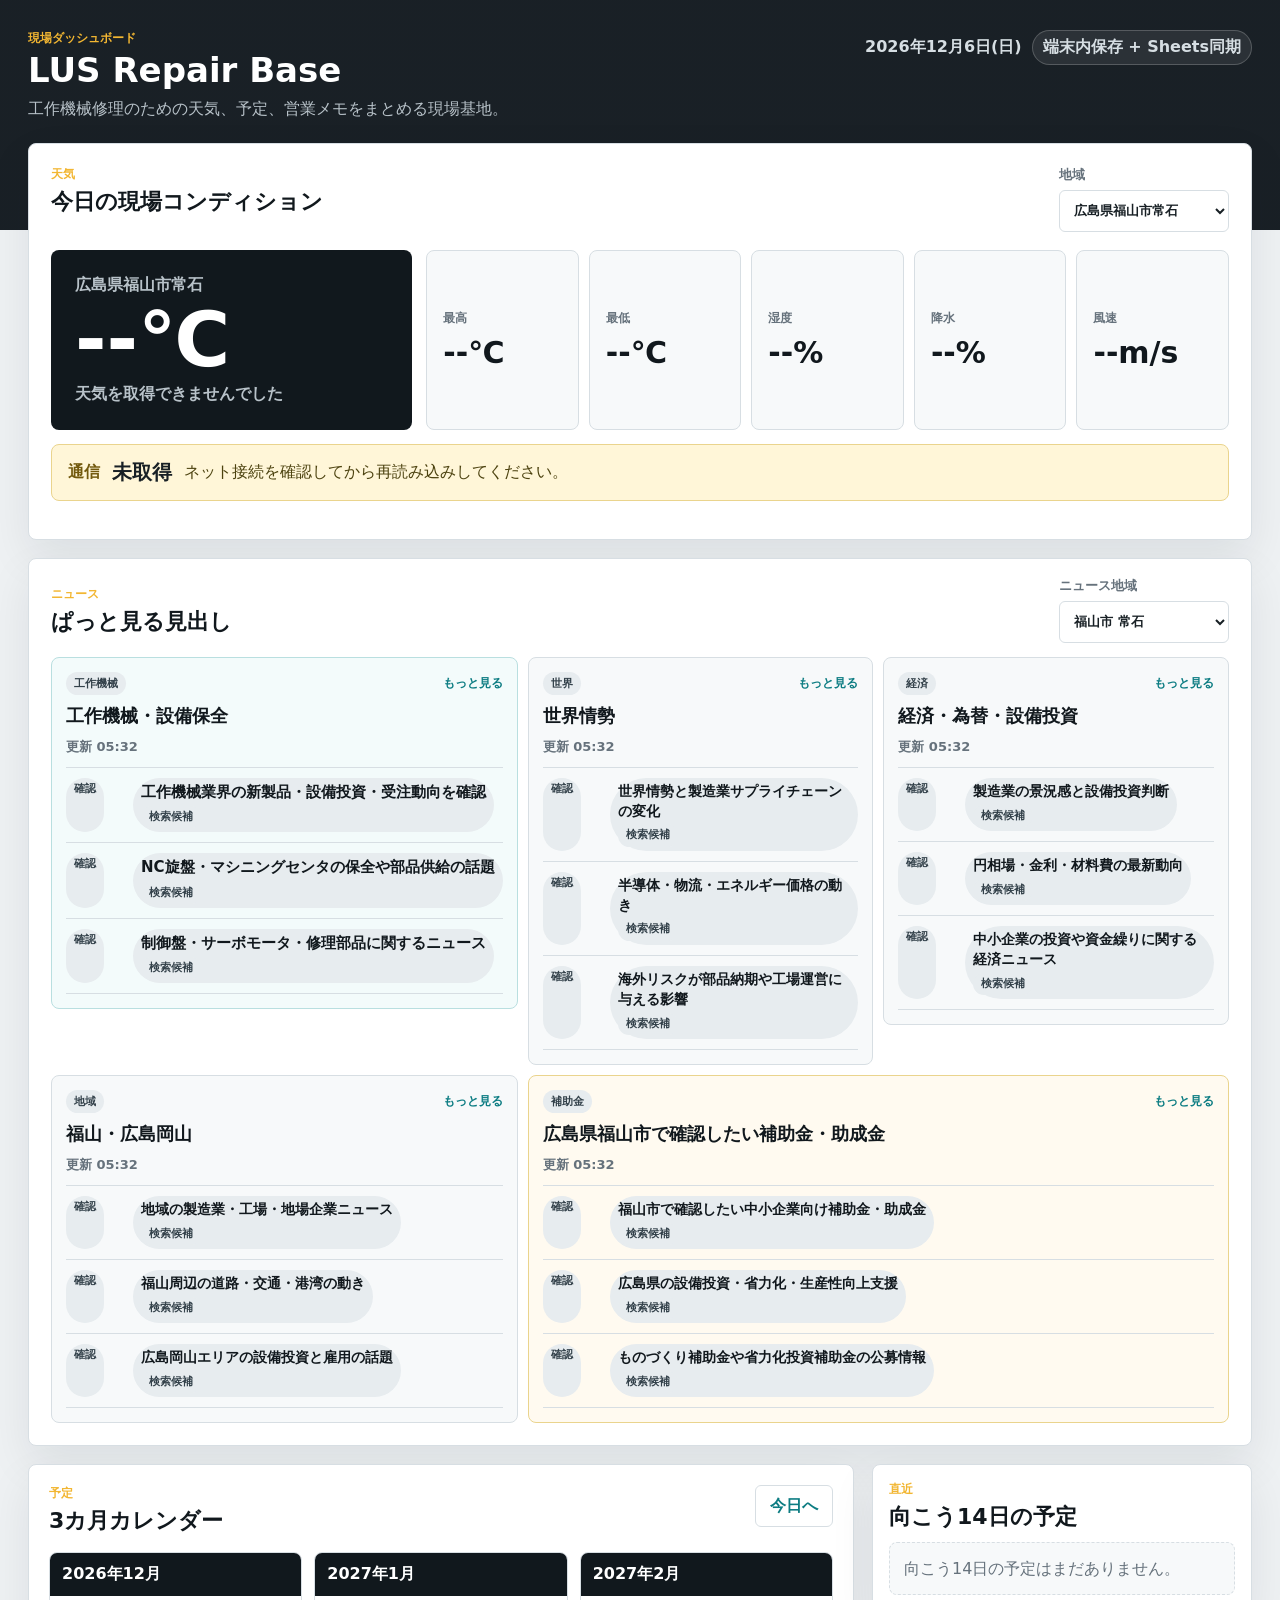
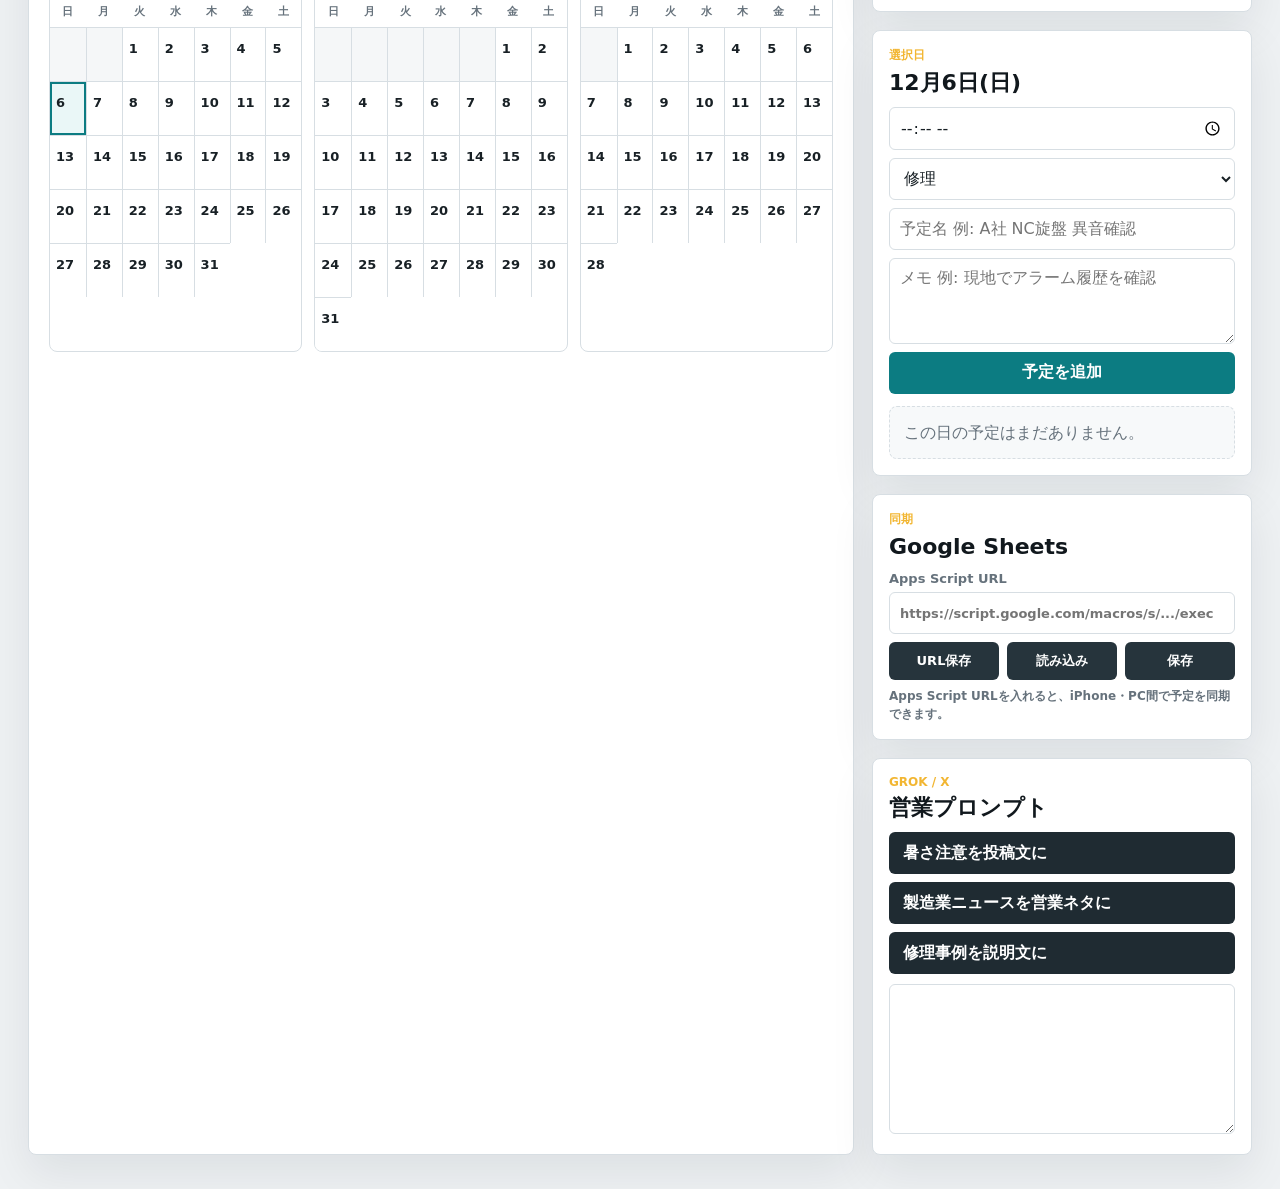
==== commit 618bb92c: "Render readable news titles directly on page" ====
--- a/index.html
+++ b/index.html
@@ -6,111 +6,22 @@
     <title>LUS Repair Base</title>
     <link rel="stylesheet" href="style.css?v=20260519-4">
     <style>
-      .news-grid.headline-mode {
-        grid-template-columns: 1.35fr 1fr 1fr;
-        align-items: start;
-      }
-
-      .headline-card {
-        min-height: 0;
-        gap: 10px;
-      }
-
-      .headline-card.subsidy-card {
-        grid-column: span 2;
-        background: #fffaf0;
-        border-color: #ead48d;
-      }
-
-      .headline-top {
-        display: flex;
-        align-items: center;
-        justify-content: space-between;
-        gap: 10px;
-      }
-
-      .headline-top span {
-        flex: 0 0 auto;
-      }
-
-      .headline-top a {
-        color: var(--accent);
-        font-size: 12px;
-        font-weight: 900;
-        text-decoration: none;
-      }
-
-      .headline-list {
-        display: grid;
-        gap: 0;
-        border-top: 1px solid var(--line);
-      }
-
-      .headline-item {
-        display: grid;
-        grid-template-columns: 58px minmax(0, 1fr);
-        gap: 9px;
-        border-bottom: 1px solid var(--line);
-        padding: 9px 0;
-        color: inherit;
-        text-decoration: none;
-      }
-
-      .headline-time {
-        color: var(--muted);
-        font-size: 11px;
-        font-weight: 900;
-        line-height: 1.35;
-      }
-
-      .headline-title {
-        display: block;
-        color: var(--strong);
-        font-size: 13px;
-        font-weight: 900;
-        line-height: 1.4;
-      }
-
-      .headline-source {
-        display: block;
-        margin-top: 3px;
-        color: var(--muted);
-        font-size: 11px;
-        font-weight: 800;
-        line-height: 1.3;
-      }
-
-      .headline-loading,
-      .headline-error {
-        border-top: 1px solid var(--line);
-        color: var(--muted);
-        font-size: 13px;
-        font-weight: 800;
-        padding: 11px 0 0;
-        line-height: 1.5;
-      }
-
-      @media (max-width: 1120px) {
-        .news-grid.headline-mode {
-          grid-template-columns: repeat(2, minmax(0, 1fr));
-        }
-
-        .headline-card.main-news,
-        .headline-card.subsidy-card {
-          grid-column: span 2;
-        }
-      }
-
-      @media (max-width: 760px) {
-        .news-grid.headline-mode {
-          grid-template-columns: 1fr;
-        }
-
-        .headline-card.main-news,
-        .headline-card.subsidy-card {
-          grid-column: auto;
-        }
-      }
+      .news-grid.headline-mode { grid-template-columns: 1.35fr 1fr 1fr; align-items: start; }
+      .headline-card { min-height: 0; gap: 10px; }
+      .headline-card.subsidy-card { grid-column: span 2; background: #fffaf0; border-color: #ead48d; }
+      .headline-top { display: flex; align-items: center; justify-content: space-between; gap: 10px; }
+      .headline-top span { flex: 0 0 auto; }
+      .headline-top a { color: var(--accent); font-size: 12px; font-weight: 900; text-decoration: none; }
+      .headline-list { display: grid; gap: 0; border-top: 1px solid var(--line); }
+      .headline-item { display: grid; grid-template-columns: 58px minmax(0, 1fr); gap: 9px; border-bottom: 1px solid var(--line); padding: 10px 0; color: inherit; text-decoration: none; }
+      .headline-time { color: var(--muted); font-size: 11px; font-weight: 900; line-height: 1.35; }
+      .headline-title { display: block; color: var(--strong); font-size: 14px; font-weight: 900; line-height: 1.42; }
+      .main-news .headline-title { font-size: 15px; }
+      .headline-source { display: block; margin-top: 3px; color: var(--muted); font-size: 11px; font-weight: 800; line-height: 1.3; }
+      .headline-loading, .headline-error { border-top: 1px solid var(--line); color: var(--muted); font-size: 13px; font-weight: 800; padding: 11px 0 0; line-height: 1.5; }
+      .headline-updated { margin: 0; color: var(--muted); font-size: 11px; font-weight: 800; }
+      @media (max-width: 1120px) { .news-grid.headline-mode { grid-template-columns: repeat(2, minmax(0, 1fr)); } .headline-card.main-news, .headline-card.subsidy-card { grid-column: span 2; } }
+      @media (max-width: 760px) { .news-grid.headline-mode { grid-template-columns: 1fr; } .headline-card.main-news, .headline-card.subsidy-card { grid-column: auto; } }
     </style>
   </head>
   <body>
@@ -129,16 +40,9 @@
     <main class="layout">
       <section class="weather-panel" aria-labelledby="weatherTitle">
         <div class="section-head">
-          <div>
-            <p class="eyebrow">天気</p>
-            <h2 id="weatherTitle">今日の現場コンディション</h2>
-          </div>
-          <label class="select-label">
-            地域
-            <select id="locationSelect"></select>
-          </label>
-        </div>
-
+          <div><p class="eyebrow">天気</p><h2 id="weatherTitle">今日の現場コンディション</h2></div>
+          <label class="select-label">地域<select id="locationSelect"></select></label>
+        </div>
         <div class="weather-grid">
           <div class="temperature-block">
             <span class="location-name" id="locationName">読み込み中</span>
@@ -153,22 +57,13 @@
             <div><span>風速</span><strong id="windSpeed">--m/s</strong></div>
           </div>
         </div>
-
-        <div class="alert-band" id="heatAlert">
-          <span>暑さ注意</span>
-          <strong>判定中</strong>
-          <p>気温と湿度から現場向けの注意コメントを出します。</p>
-        </div>
-
+        <div class="alert-band" id="heatAlert"><span>暑さ注意</span><strong>判定中</strong><p>気温と湿度から現場向けの注意コメントを出します。</p></div>
         <div class="forecast-strip" id="forecastStrip" aria-label="数日予報"></div>
       </section>
 
       <section class="news-panel" aria-labelledby="newsTitle">
         <div class="section-head news-head">
-          <div>
-            <p class="eyebrow">ニュース</p>
-            <h2 id="newsTitle">速報見出し</h2>
-          </div>
+          <div><p class="eyebrow">ニュース</p><h2 id="newsTitle">ぱっと見る見出し</h2></div>
           <label class="select-label">
             ニュース地域
             <select id="newsRegionSelect">
@@ -185,128 +80,65 @@
 
         <div class="news-grid headline-mode">
           <article class="news-card headline-card main-news">
-            <div class="headline-top">
-              <span>工作機械</span>
-              <a id="machineNewsSearch" target="_blank" rel="noopener">検索</a>
-            </div>
+            <div class="headline-top"><span>工作機械</span><a id="machineNewsSearch" target="_blank" rel="noopener">もっと見る</a></div>
             <h3>工作機械・設備保全</h3>
+            <p class="headline-updated" id="machineUpdated"></p>
             <div class="headline-list" id="machineHeadlines"><p class="headline-loading">見出しを取得中</p></div>
           </article>
-
           <article class="news-card headline-card">
-            <div class="headline-top">
-              <span>世界</span>
-              <a id="worldNewsSearch" target="_blank" rel="noopener">検索</a>
-            </div>
+            <div class="headline-top"><span>世界</span><a id="worldNewsSearch" target="_blank" rel="noopener">もっと見る</a></div>
             <h3>世界情勢</h3>
+            <p class="headline-updated" id="worldUpdated"></p>
             <div class="headline-list" id="worldHeadlines"><p class="headline-loading">見出しを取得中</p></div>
           </article>
-
           <article class="news-card headline-card">
-            <div class="headline-top">
-              <span>経済</span>
-              <a id="economyNewsSearch" target="_blank" rel="noopener">検索</a>
-            </div>
+            <div class="headline-top"><span>経済</span><a id="economyNewsSearch" target="_blank" rel="noopener">もっと見る</a></div>
             <h3>経済・為替・設備投資</h3>
+            <p class="headline-updated" id="economyUpdated"></p>
             <div class="headline-list" id="economyHeadlines"><p class="headline-loading">見出しを取得中</p></div>
           </article>
-
           <article class="news-card headline-card">
-            <div class="headline-top">
-              <span>地域</span>
-              <a id="localNewsSearch" target="_blank" rel="noopener">検索</a>
-            </div>
+            <div class="headline-top"><span>地域</span><a id="localNewsSearch" target="_blank" rel="noopener">もっと見る</a></div>
             <h3>福山・広島岡山</h3>
+            <p class="headline-updated" id="localUpdated"></p>
             <div class="headline-list" id="localHeadlines"><p class="headline-loading">見出しを取得中</p></div>
           </article>
-
           <article class="news-card headline-card subsidy-card">
-            <div class="headline-top">
-              <span>補助金</span>
-              <a id="subsidyNewsSearch" target="_blank" rel="noopener">検索</a>
-            </div>
+            <div class="headline-top"><span>補助金</span><a id="subsidyNewsSearch" target="_blank" rel="noopener">もっと見る</a></div>
             <h3>広島県福山市で確認したい補助金・助成金</h3>
+            <p class="headline-updated" id="subsidyUpdated"></p>
             <div class="headline-list" id="subsidyHeadlines"><p class="headline-loading">見出しを取得中</p></div>
           </article>
         </div>
       </section>
 
       <section class="calendar-panel" aria-labelledby="calendarTitle">
-        <div class="section-head">
-          <div>
-            <p class="eyebrow">予定</p>
-            <h2 id="calendarTitle">3カ月カレンダー</h2>
-          </div>
-          <button class="ghost-button" id="goTodayButton" type="button">今日へ</button>
-        </div>
+        <div class="section-head"><div><p class="eyebrow">予定</p><h2 id="calendarTitle">3カ月カレンダー</h2></div><button class="ghost-button" id="goTodayButton" type="button">今日へ</button></div>
         <div class="months" id="months"></div>
       </section>
 
       <aside class="side-panel" aria-label="予定と営業メモ">
-        <section class="agenda-block">
-          <div class="section-head compact">
-            <div>
-              <p class="eyebrow">直近</p>
-              <h2>向こう14日の予定</h2>
-            </div>
-          </div>
-          <div class="agenda-list" id="agendaList"></div>
-        </section>
-
+        <section class="agenda-block"><div class="section-head compact"><div><p class="eyebrow">直近</p><h2>向こう14日の予定</h2></div></div><div class="agenda-list" id="agendaList"></div></section>
         <section class="day-editor">
-          <div class="section-head compact">
-            <div>
-              <p class="eyebrow">選択日</p>
-              <h2 id="selectedDateTitle">日付を選択</h2>
-            </div>
-          </div>
+          <div class="section-head compact"><div><p class="eyebrow">選択日</p><h2 id="selectedDateTitle">日付を選択</h2></div></div>
           <form id="eventForm" class="event-form">
             <input id="eventTime" type="time" aria-label="時間">
-            <select id="eventType" aria-label="種別">
-              <option value="repair">修理</option>
-              <option value="inspection">点検</option>
-              <option value="estimate">見積</option>
-              <option value="contact">連絡</option>
-              <option value="move">移動</option>
-            </select>
+            <select id="eventType" aria-label="種別"><option value="repair">修理</option><option value="inspection">点検</option><option value="estimate">見積</option><option value="contact">連絡</option><option value="move">移動</option></select>
             <input id="eventTitle" type="text" placeholder="予定名 例: A社 NC旋盤 異音確認" required>
             <textarea id="eventMemo" placeholder="メモ 例: 現地でアラーム履歴を確認"></textarea>
             <button type="submit">予定を追加</button>
           </form>
           <div class="selected-events" id="selectedEvents"></div>
         </section>
-
         <section class="sync-block">
-          <div class="section-head compact">
-            <div>
-              <p class="eyebrow">同期</p>
-              <h2>Google Sheets</h2>
-            </div>
-          </div>
-          <label class="sync-label">
-            Apps Script URL
-            <input id="syncUrl" type="url" placeholder="https://script.google.com/macros/s/.../exec">
-          </label>
-          <div class="sync-actions">
-            <button type="button" id="saveSyncUrl">URL保存</button>
-            <button type="button" id="pullEvents">読み込み</button>
-            <button type="button" id="pushEvents">保存</button>
-          </div>
+          <div class="section-head compact"><div><p class="eyebrow">同期</p><h2>Google Sheets</h2></div></div>
+          <label class="sync-label">Apps Script URL<input id="syncUrl" type="url" placeholder="https://script.google.com/macros/s/.../exec"></label>
+          <div class="sync-actions"><button type="button" id="saveSyncUrl">URL保存</button><button type="button" id="pullEvents">読み込み</button><button type="button" id="pushEvents">保存</button></div>
           <p class="sync-status" id="syncStatus">未設定</p>
         </section>
-
         <section class="prompt-block">
-          <div class="section-head compact">
-            <div>
-              <p class="eyebrow">Grok / X</p>
-              <h2>営業プロンプト</h2>
-            </div>
-          </div>
-          <div class="prompt-buttons">
-            <button type="button" data-prompt="weather">暑さ注意を投稿文に</button>
-            <button type="button" data-prompt="news">製造業ニュースを営業ネタに</button>
-            <button type="button" data-prompt="case">修理事例を説明文に</button>
-          </div>
+          <div class="section-head compact"><div><p class="eyebrow">Grok / X</p><h2>営業プロンプト</h2></div></div>
+          <div class="prompt-buttons"><button type="button" data-prompt="weather">暑さ注意を投稿文に</button><button type="button" data-prompt="news">製造業ニュースを営業ネタに</button><button type="button" data-prompt="case">修理事例を説明文に</button></div>
           <textarea id="promptOutput" readonly></textarea>
         </section>
       </aside>
@@ -315,37 +147,11 @@
     <script src="app.js?v=20260519-3"></script>
     <script>
       const headlineGroups = [
-        {
-          target: "machineHeadlines",
-          search: "machineNewsSearch",
-          query: "工作機械 OR NC旋盤 OR マシニングセンタ OR 設備保全 OR 制御盤 OR サーボモータ",
-          fallback: ["工作機械ニュース", "NC旋盤・マシニングセンタ", "設備保全 制御盤 サーボ"]
-        },
-        {
-          target: "worldHeadlines",
-          search: "worldNewsSearch",
-          query: "世界情勢 製造業 サプライチェーン 半導体 物流 エネルギー",
-          fallback: ["世界情勢と製造業", "半導体・物流・エネルギー", "海外リスクとサプライチェーン"]
-        },
-        {
-          target: "economyHeadlines",
-          search: "economyNewsSearch",
-          query: "製造業 景況感 設備投資 円相場 金利 中小企業",
-          fallback: ["製造業 景況感", "設備投資・金利", "円相場 中小企業"]
-        },
-        {
-          target: "localHeadlines",
-          search: "localNewsSearch",
-          regional: true,
-          query: "製造業 工場 設備 交通 経済",
-          fallback: ["地域の製造業ニュース", "工場・設備・交通", "地場企業と経済"]
-        },
-        {
-          target: "subsidyHeadlines",
-          search: "subsidyNewsSearch",
-          query: "福山市 広島県 補助金 助成金 中小企業 設備投資 省力化 ものづくり",
-          fallback: ["福山市 補助金 助成金", "広島県 中小企業 補助金", "設備投資 省力化 ものづくり補助金"]
-        }
+        { target: "machineHeadlines", updated: "machineUpdated", search: "machineNewsSearch", query: "工作機械 OR NC旋盤 OR マシニングセンタ OR 設備保全 OR 制御盤 OR サーボモータ", fallback: ["工作機械業界の新製品・設備投資・受注動向を確認", "NC旋盤・マシニングセンタの保全や部品供給の話題", "制御盤・サーボモータ・修理部品に関するニュース"] },
+        { target: "worldHeadlines", updated: "worldUpdated", search: "worldNewsSearch", query: "世界情勢 製造業 サプライチェーン 半導体 物流 エネルギー", fallback: ["世界情勢と製造業サプライチェーンの変化", "半導体・物流・エネルギー価格の動き", "海外リスクが部品納期や工場運営に与える影響"] },
+        { target: "economyHeadlines", updated: "economyUpdated", search: "economyNewsSearch", query: "製造業 景況感 設備投資 円相場 金利 中小企業", fallback: ["製造業の景況感と設備投資判断", "円相場・金利・材料費の最新動向", "中小企業の投資や資金繰りに関する経済ニュース"] },
+        { target: "localHeadlines", updated: "localUpdated", search: "localNewsSearch", regional: true, query: "製造業 工場 設備 交通 経済", fallback: ["地域の製造業・工場・地場企業ニュース", "福山周辺の道路・交通・港湾の動き", "広島岡山エリアの設備投資と雇用の話題"] },
+        { target: "subsidyHeadlines", updated: "subsidyUpdated", search: "subsidyNewsSearch", query: "福山市 広島県 補助金 助成金 中小企業 設備投資 省力化 ものづくり", fallback: ["福山市で確認したい中小企業向け補助金・助成金", "広島県の設備投資・省力化・生産性向上支援", "ものづくり補助金や省力化投資補助金の公募情報"] }
       ];
 
       const newsRegionSelect = document.querySelector("#newsRegionSelect");
@@ -357,34 +163,23 @@
       }
 
       function gdeltUrl(query) {
-        const params = new URLSearchParams({
-          query,
-          mode: "ArtList",
-          format: "json",
-          maxrecords: "5",
-          sort: "HybridRel",
-          sourcelang: "jpn"
-        });
+        const params = new URLSearchParams({ query, mode: "ArtList", format: "json", maxrecords: "7", sort: "HybridRel", sourcelang: "jpn" });
         return `${gdeltBase}?${params.toString()}`;
       }
 
-      function renderFallback(group, fullQuery) {
-        const box = document.querySelector(`#${group.target}`);
-        box.innerHTML = group.fallback.map((title) => {
-          const query = group.regional ? `${newsRegionSelect.value} ${title}` : title;
-          return `
-            <a class="headline-item" href="${googleNewsUrl(query)}" target="_blank" rel="noopener">
-              <span class="headline-time">確認</span>
-              <span><strong class="headline-title">${title}</strong><span class="headline-source">Googleニュースで開く</span></span>
-            </a>
-          `;
-        }).join("");
-        const search = document.querySelector(`#${group.search}`);
-        if (search) search.href = googleNewsUrl(fullQuery);
+      function fallbackItems(group) {
+        return group.fallback.map((title) => ({ title, url: googleNewsUrl(title), source: "検索候補", seendate: null }));
+      }
+
+      function cleanTitle(title) {
+        return String(title || "")
+          .replace(/\s+-\s+[^-｜|]+$/u, "")
+          .replace(/\s+/g, " ")
+          .trim();
       }
 
       function formatHeadlineTime(value) {
-        if (!value) return "速報";
+        if (!value) return "確認";
         const compact = String(value).replace(/[^0-9]/g, "");
         if (compact.length < 12) return "速報";
         const date = new Date(`${compact.slice(0, 4)}-${compact.slice(4, 6)}-${compact.slice(6, 8)}T${compact.slice(8, 10)}:${compact.slice(10, 12)}:00Z`);
@@ -393,13 +188,22 @@
       }
 
       function escapeHeadline(value) {
-        return String(value || "").replace(/[&<>"']/g, (char) => ({
-          "&": "&amp;",
-          "<": "&lt;",
-          ">": "&gt;",
-          '"': "&quot;",
-          "'": "&#039;"
-        }[char]));
+        return String(value || "").replace(/[&<>"']/g, (char) => ({ "&": "&amp;", "<": "&lt;", ">": "&gt;", '"': "&quot;", "'": "&#039;" }[char]));
+      }
+
+      function renderHeadlines(group, articles, fullQuery) {
+        const box = document.querySelector(`#${group.target}`);
+        const search = document.querySelector(`#${group.search}`);
+        const updated = document.querySelector(`#${group.updated}`);
+        const items = articles.length ? articles : fallbackItems(group);
+        if (search) search.href = googleNewsUrl(fullQuery);
+        if (updated) updated.textContent = `更新 ${new Intl.DateTimeFormat("ja-JP", { hour: "2-digit", minute: "2-digit" }).format(new Date())}`;
+        box.innerHTML = items.slice(0, 6).map((article) => `
+          <a class="headline-item" href="${article.url}" target="_blank" rel="noopener">
+            <span class="headline-time">${formatHeadlineTime(article.seendate)}</span>
+            <span><strong class="headline-title">${escapeHeadline(cleanTitle(article.title))}</strong><span class="headline-source">${escapeHeadline(article.domain || article.source || article.sourceCountry || "ニュース")}</span></span>
+          </a>
+        `).join("");
       }
 
       async function loadHeadlines() {
@@ -407,27 +211,17 @@
         await Promise.all(headlineGroups.map(async (group) => {
           const fullQuery = group.regional ? `${region} ${group.query}` : group.query;
           const box = document.querySelector(`#${group.target}`);
-          const search = document.querySelector(`#${group.search}`);
-          if (search) search.href = googleNewsUrl(fullQuery);
           box.innerHTML = `<p class="headline-loading">見出しを取得中</p>`;
-
           try {
             const response = await fetch(gdeltUrl(fullQuery));
             if (!response.ok) throw new Error("news response error");
             const data = await response.json();
-            const articles = (data.articles || []).filter((article) => article.title && article.url).slice(0, 5);
-            if (!articles.length) {
-              renderFallback(group, fullQuery);
-              return;
-            }
-            box.innerHTML = articles.map((article) => `
-              <a class="headline-item" href="${article.url}" target="_blank" rel="noopener">
-                <span class="headline-time">${formatHeadlineTime(article.seendate)}</span>
-                <span><strong class="headline-title">${escapeHeadline(article.title)}</strong><span class="headline-source">${escapeHeadline(article.domain || article.sourceCountry || "ニュース")}</span></span>
-              </a>
-            `).join("");
+            const articles = (data.articles || [])
+              .filter((article) => article.title && article.url)
+              .map((article) => ({ ...article, title: cleanTitle(article.title), source: article.domain || "ニュース" }));
+            renderHeadlines(group, articles, fullQuery);
           } catch (error) {
-            renderFallback(group, fullQuery);
+            renderHeadlines(group, [], fullQuery);
           }
         }));
       }
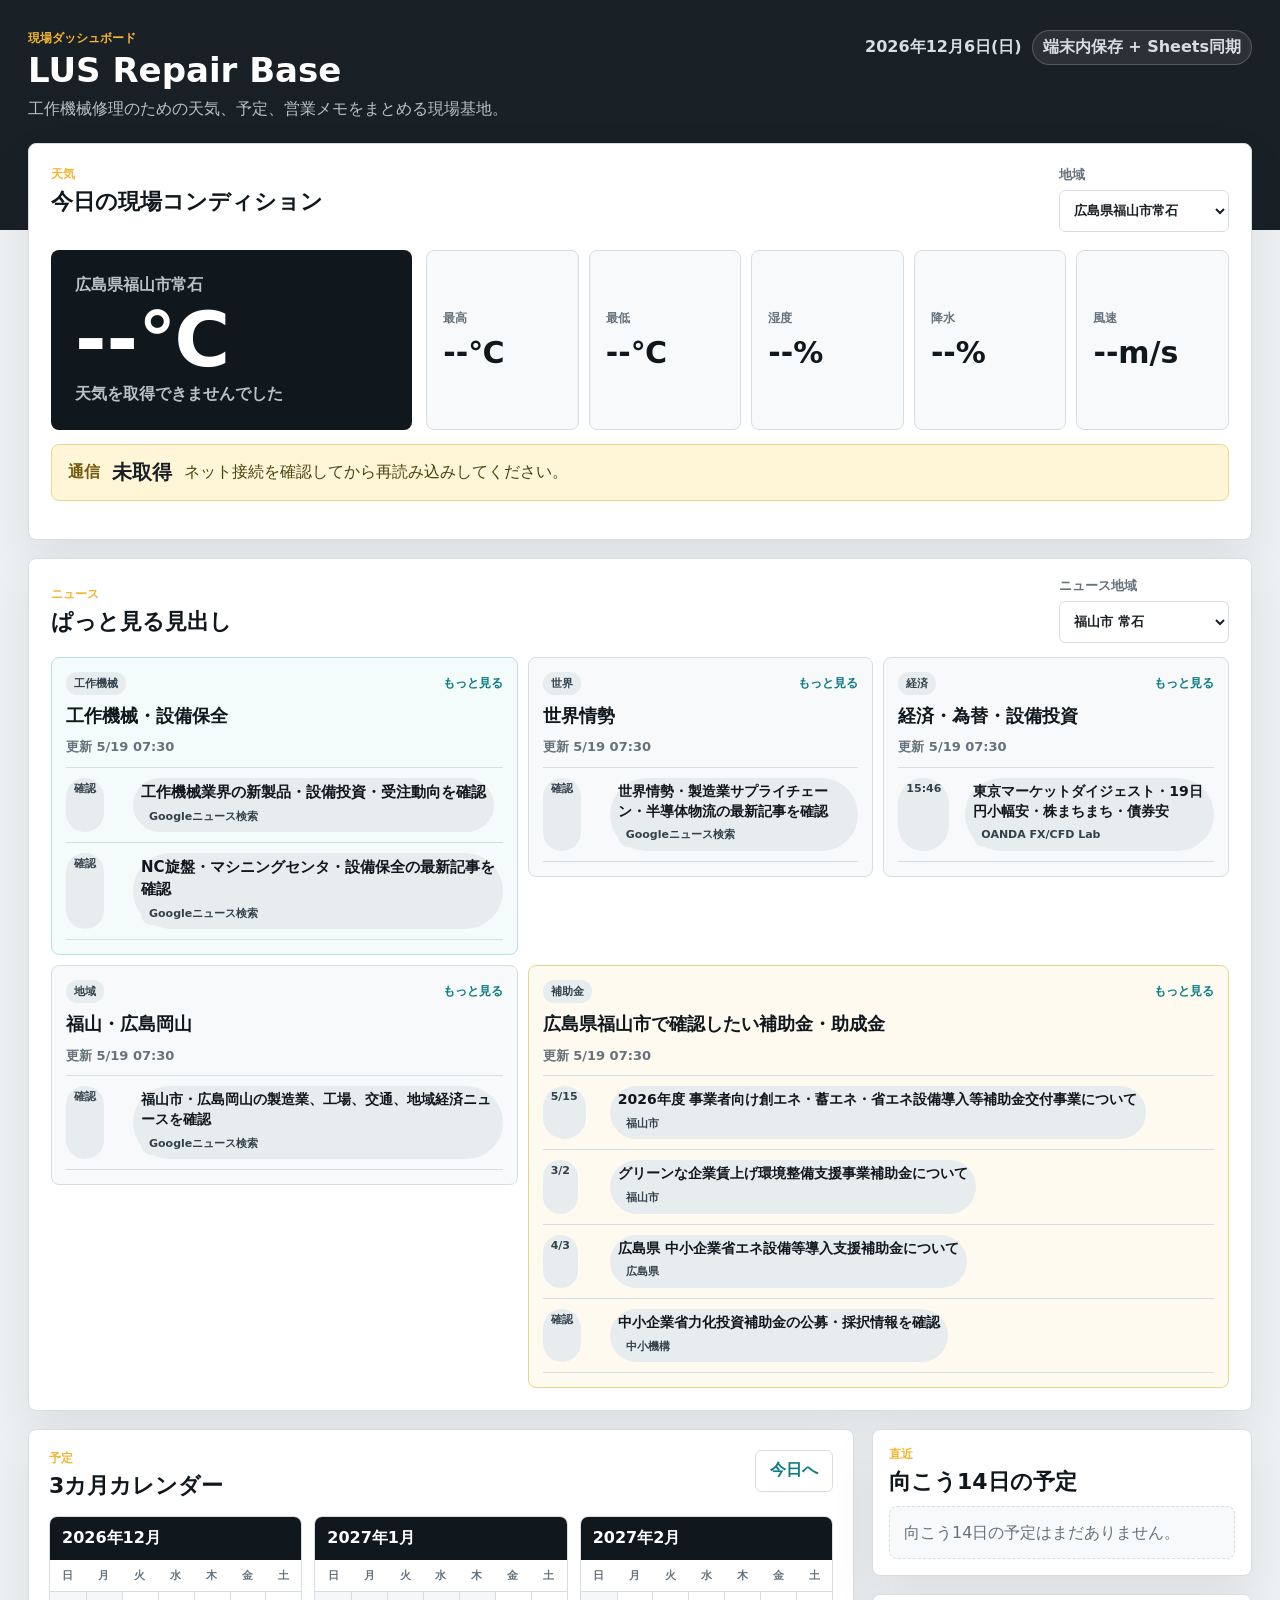
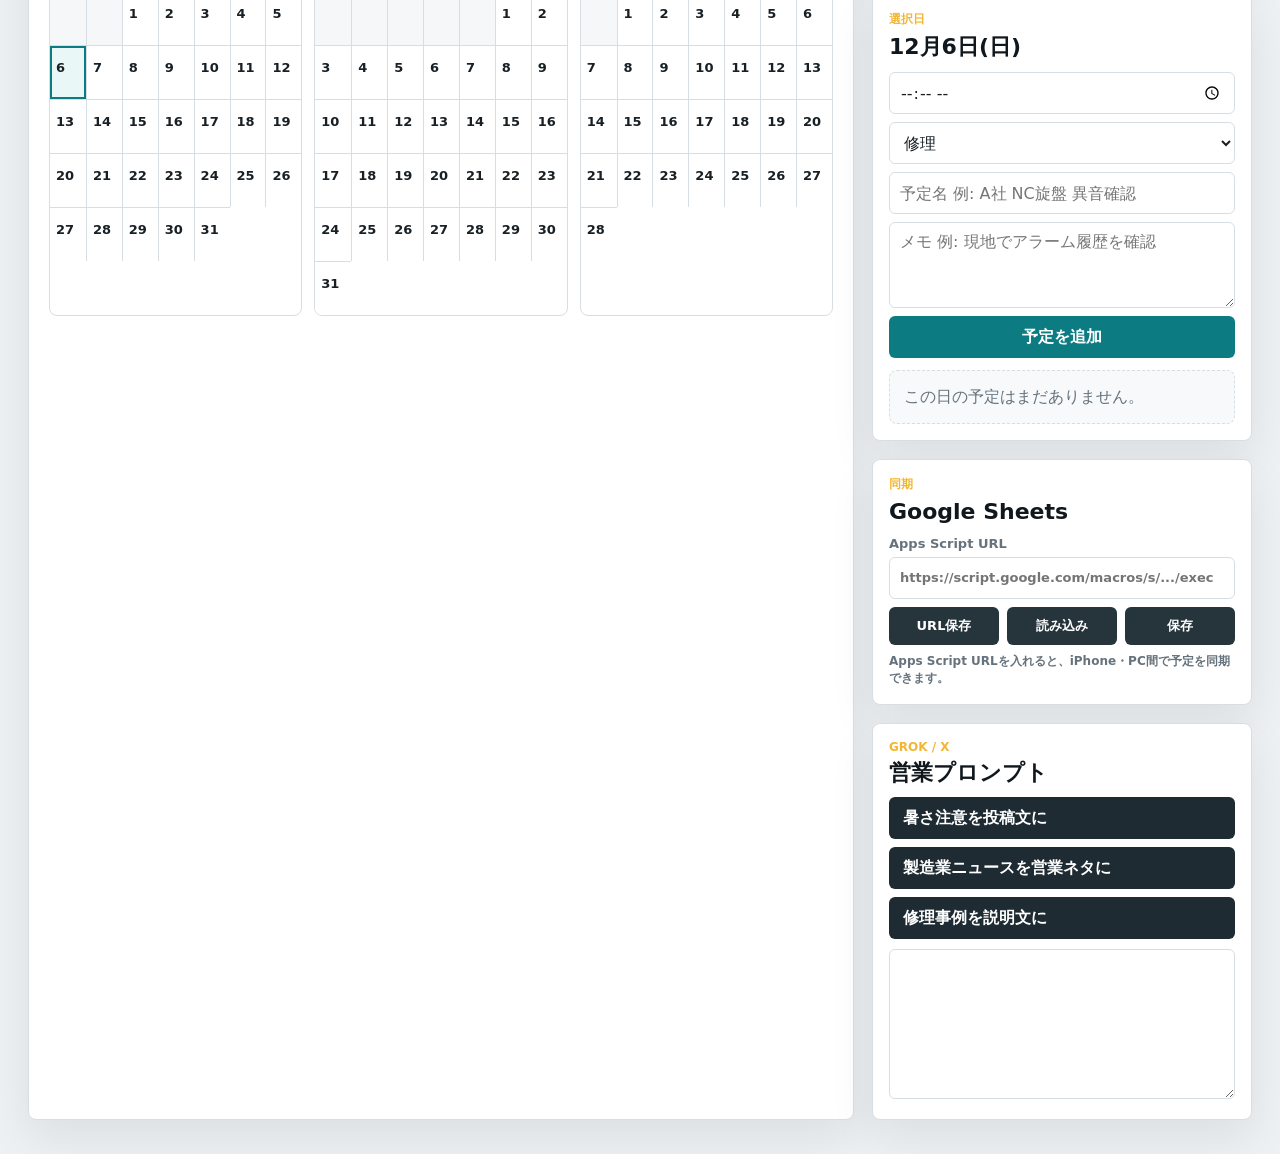
==== commit 45c68701: "Use generated news.json headlines on page" ====
--- a/index.html
+++ b/index.html
@@ -145,89 +145,6 @@
     </main>
 
     <script src="app.js?v=20260519-3"></script>
-    <script>
-      const headlineGroups = [
-        { target: "machineHeadlines", updated: "machineUpdated", search: "machineNewsSearch", query: "工作機械 OR NC旋盤 OR マシニングセンタ OR 設備保全 OR 制御盤 OR サーボモータ", fallback: ["工作機械業界の新製品・設備投資・受注動向を確認", "NC旋盤・マシニングセンタの保全や部品供給の話題", "制御盤・サーボモータ・修理部品に関するニュース"] },
-        { target: "worldHeadlines", updated: "worldUpdated", search: "worldNewsSearch", query: "世界情勢 製造業 サプライチェーン 半導体 物流 エネルギー", fallback: ["世界情勢と製造業サプライチェーンの変化", "半導体・物流・エネルギー価格の動き", "海外リスクが部品納期や工場運営に与える影響"] },
-        { target: "economyHeadlines", updated: "economyUpdated", search: "economyNewsSearch", query: "製造業 景況感 設備投資 円相場 金利 中小企業", fallback: ["製造業の景況感と設備投資判断", "円相場・金利・材料費の最新動向", "中小企業の投資や資金繰りに関する経済ニュース"] },
-        { target: "localHeadlines", updated: "localUpdated", search: "localNewsSearch", regional: true, query: "製造業 工場 設備 交通 経済", fallback: ["地域の製造業・工場・地場企業ニュース", "福山周辺の道路・交通・港湾の動き", "広島岡山エリアの設備投資と雇用の話題"] },
-        { target: "subsidyHeadlines", updated: "subsidyUpdated", search: "subsidyNewsSearch", query: "福山市 広島県 補助金 助成金 中小企業 設備投資 省力化 ものづくり", fallback: ["福山市で確認したい中小企業向け補助金・助成金", "広島県の設備投資・省力化・生産性向上支援", "ものづくり補助金や省力化投資補助金の公募情報"] }
-      ];
-
-      const newsRegionSelect = document.querySelector("#newsRegionSelect");
-      const googleNewsBase = "https://news.google.com/search?q=";
-      const gdeltBase = "https://api.gdeltproject.org/api/v2/doc/doc";
-
-      function googleNewsUrl(query) {
-        return `${googleNewsBase}${encodeURIComponent(query)}&hl=ja&gl=JP&ceid=JP:ja`;
-      }
-
-      function gdeltUrl(query) {
-        const params = new URLSearchParams({ query, mode: "ArtList", format: "json", maxrecords: "7", sort: "HybridRel", sourcelang: "jpn" });
-        return `${gdeltBase}?${params.toString()}`;
-      }
-
-      function fallbackItems(group) {
-        return group.fallback.map((title) => ({ title, url: googleNewsUrl(title), source: "検索候補", seendate: null }));
-      }
-
-      function cleanTitle(title) {
-        return String(title || "")
-          .replace(/\s+-\s+[^-｜|]+$/u, "")
-          .replace(/\s+/g, " ")
-          .trim();
-      }
-
-      function formatHeadlineTime(value) {
-        if (!value) return "確認";
-        const compact = String(value).replace(/[^0-9]/g, "");
-        if (compact.length < 12) return "速報";
-        const date = new Date(`${compact.slice(0, 4)}-${compact.slice(4, 6)}-${compact.slice(6, 8)}T${compact.slice(8, 10)}:${compact.slice(10, 12)}:00Z`);
-        if (Number.isNaN(date.getTime())) return "速報";
-        return new Intl.DateTimeFormat("ja-JP", { hour: "2-digit", minute: "2-digit" }).format(date);
-      }
-
-      function escapeHeadline(value) {
-        return String(value || "").replace(/[&<>"']/g, (char) => ({ "&": "&amp;", "<": "&lt;", ">": "&gt;", '"': "&quot;", "'": "&#039;" }[char]));
-      }
-
-      function renderHeadlines(group, articles, fullQuery) {
-        const box = document.querySelector(`#${group.target}`);
-        const search = document.querySelector(`#${group.search}`);
-        const updated = document.querySelector(`#${group.updated}`);
-        const items = articles.length ? articles : fallbackItems(group);
-        if (search) search.href = googleNewsUrl(fullQuery);
-        if (updated) updated.textContent = `更新 ${new Intl.DateTimeFormat("ja-JP", { hour: "2-digit", minute: "2-digit" }).format(new Date())}`;
-        box.innerHTML = items.slice(0, 6).map((article) => `
-          <a class="headline-item" href="${article.url}" target="_blank" rel="noopener">
-            <span class="headline-time">${formatHeadlineTime(article.seendate)}</span>
-            <span><strong class="headline-title">${escapeHeadline(cleanTitle(article.title))}</strong><span class="headline-source">${escapeHeadline(article.domain || article.source || article.sourceCountry || "ニュース")}</span></span>
-          </a>
-        `).join("");
-      }
-
-      async function loadHeadlines() {
-        const region = newsRegionSelect.value;
-        await Promise.all(headlineGroups.map(async (group) => {
-          const fullQuery = group.regional ? `${region} ${group.query}` : group.query;
-          const box = document.querySelector(`#${group.target}`);
-          box.innerHTML = `<p class="headline-loading">見出しを取得中</p>`;
-          try {
-            const response = await fetch(gdeltUrl(fullQuery));
-            if (!response.ok) throw new Error("news response error");
-            const data = await response.json();
-            const articles = (data.articles || [])
-              .filter((article) => article.title && article.url)
-              .map((article) => ({ ...article, title: cleanTitle(article.title), source: article.domain || "ニュース" }));
-            renderHeadlines(group, articles, fullQuery);
-          } catch (error) {
-            renderHeadlines(group, [], fullQuery);
-          }
-        }));
-      }
-
-      newsRegionSelect.addEventListener("change", loadHeadlines);
-      loadHeadlines();
-    </script>
+    <script src="news.js?v=20260519-8"></script>
   </body>
 </html>
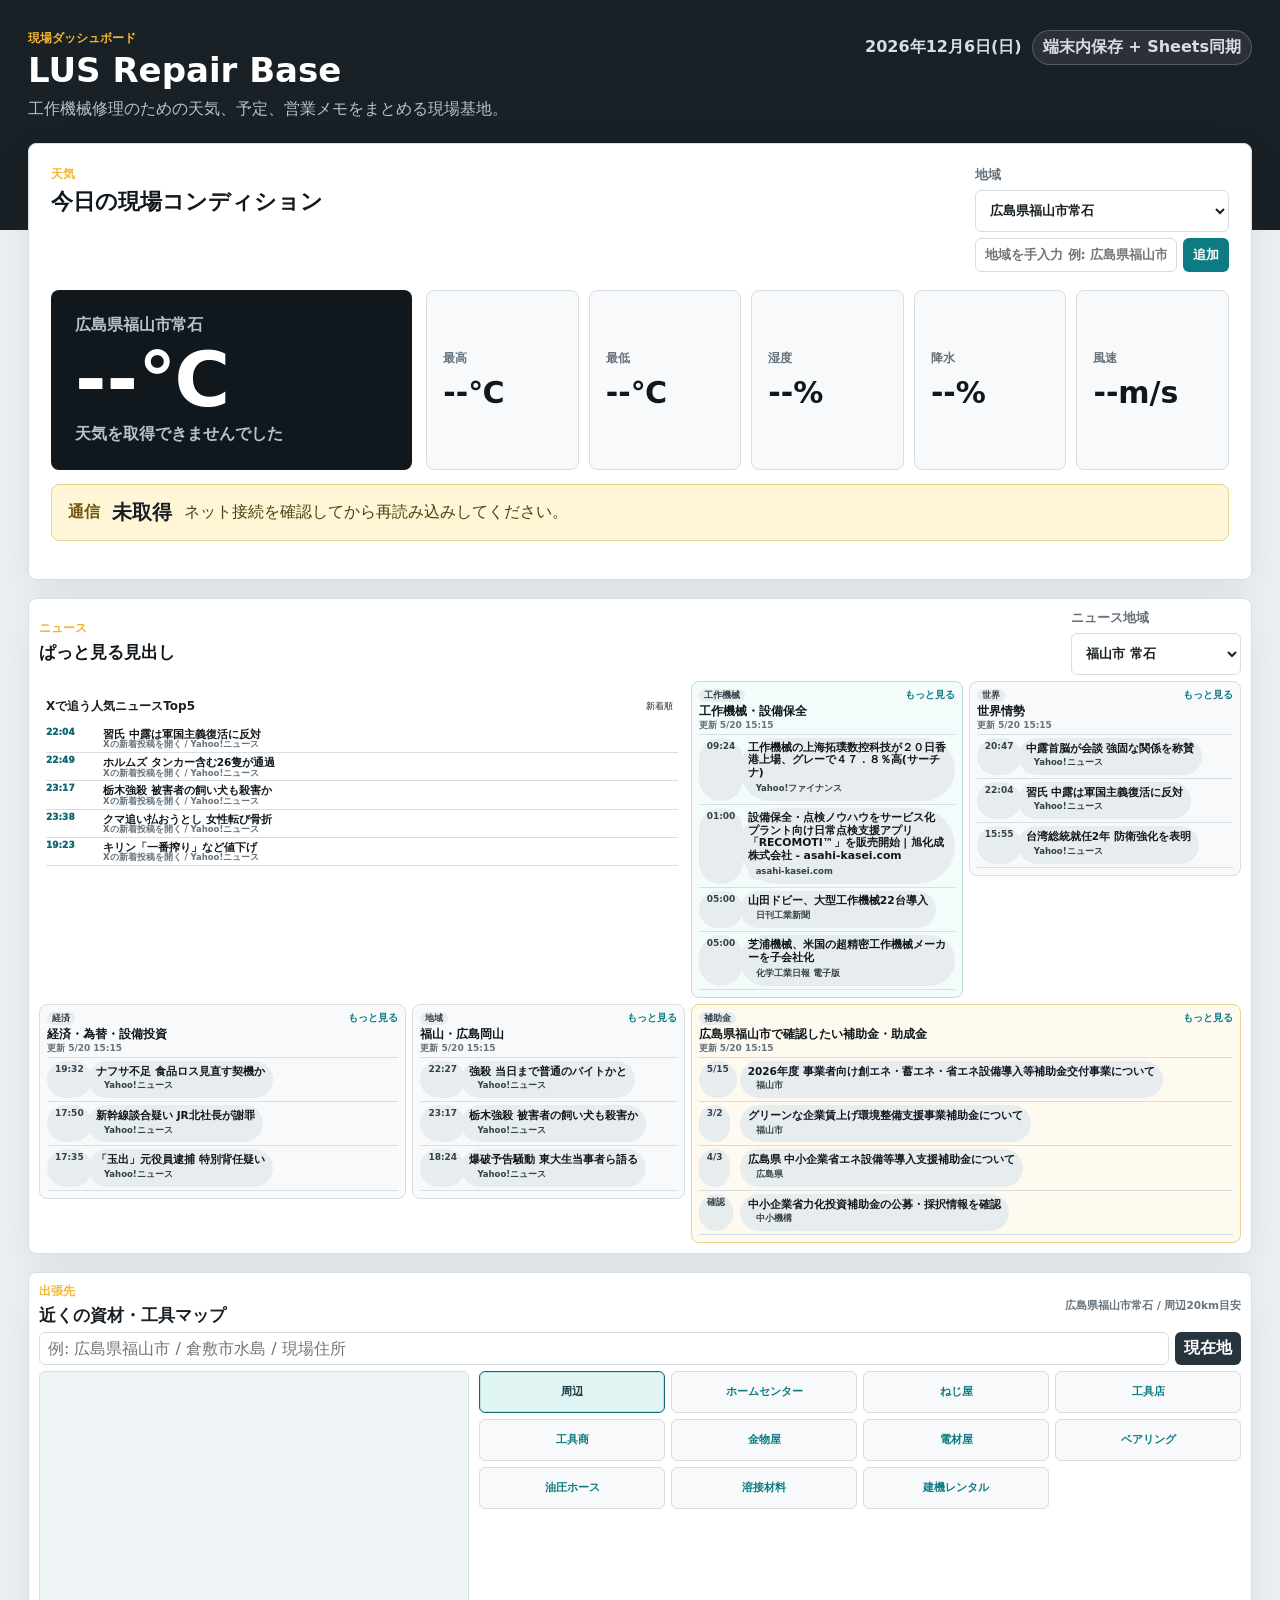
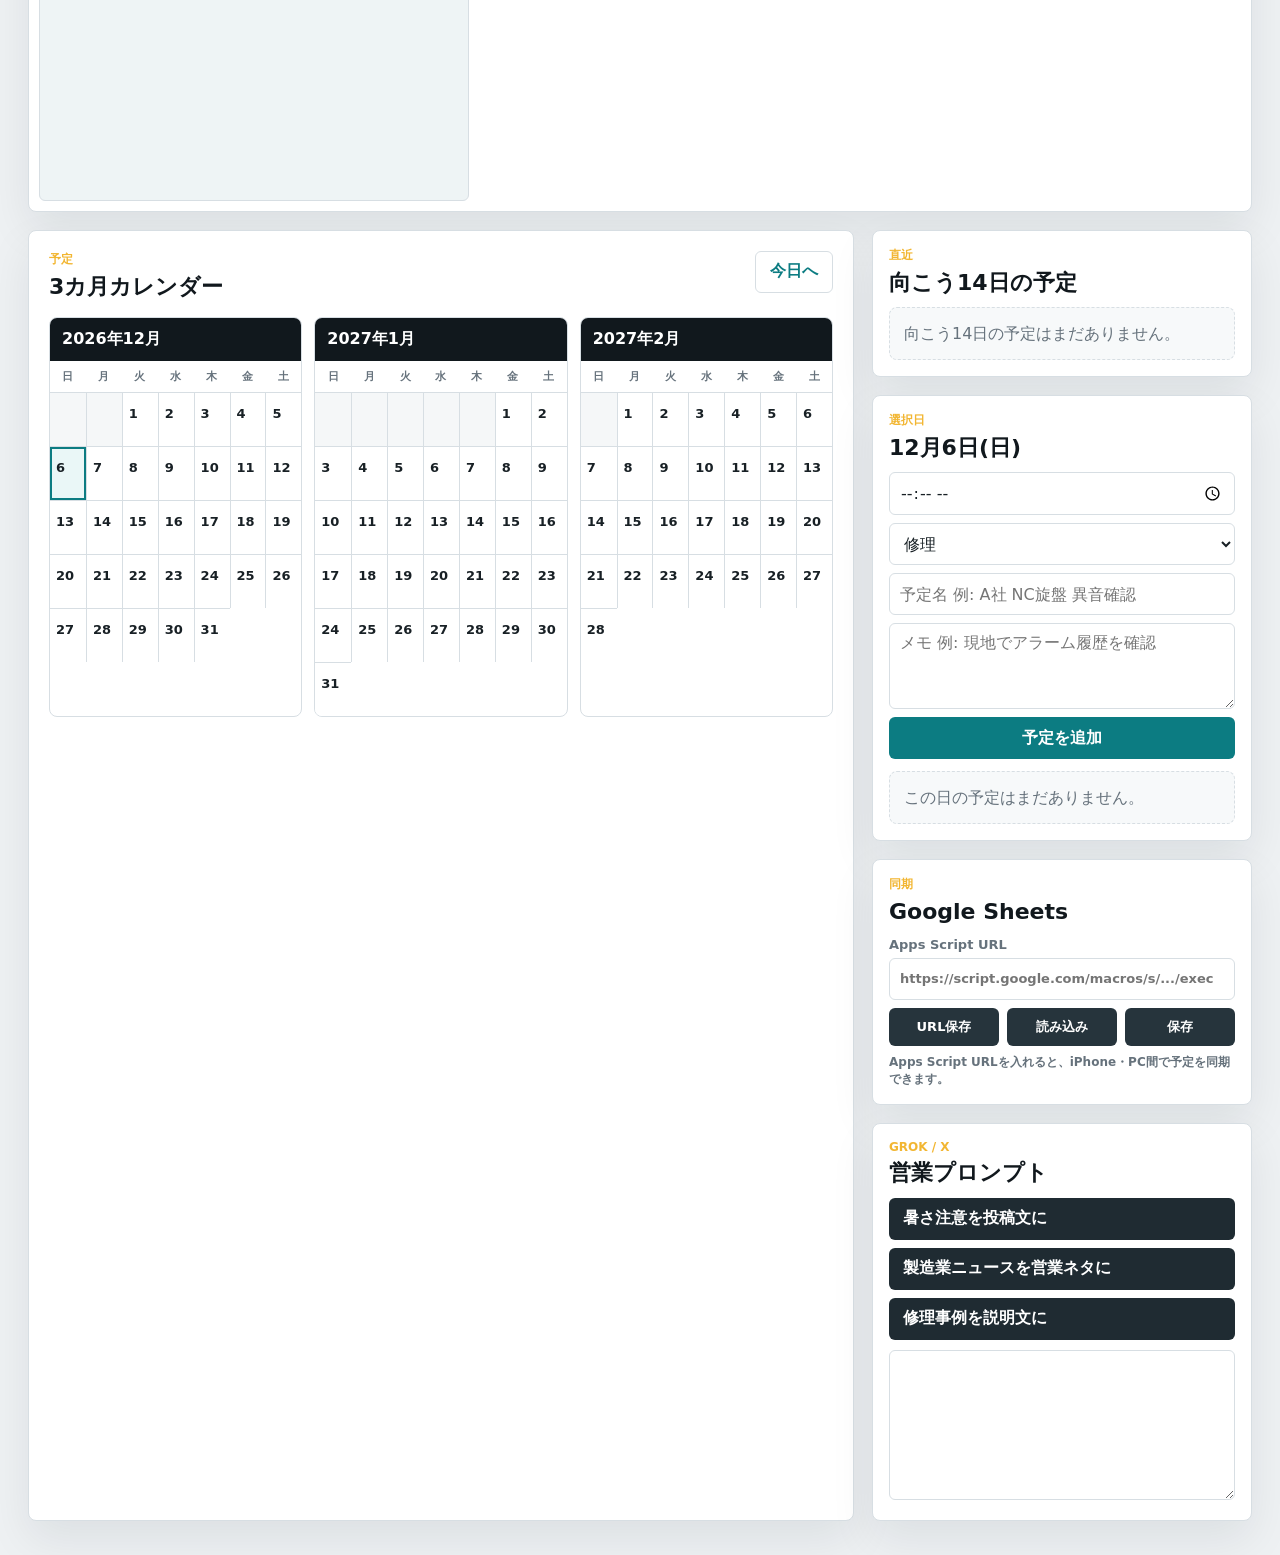
==== commit 69de2fa9: "Load separate X news data script" ====
--- a/index.html
+++ b/index.html
@@ -146,5 +146,6 @@
 
     <script src="app.js?v=20260519-3"></script>
     <script src="news.js?v=20260519-8"></script>
+    <script src="x-news.js?v=20260521-1"></script>
   </body>
 </html>
